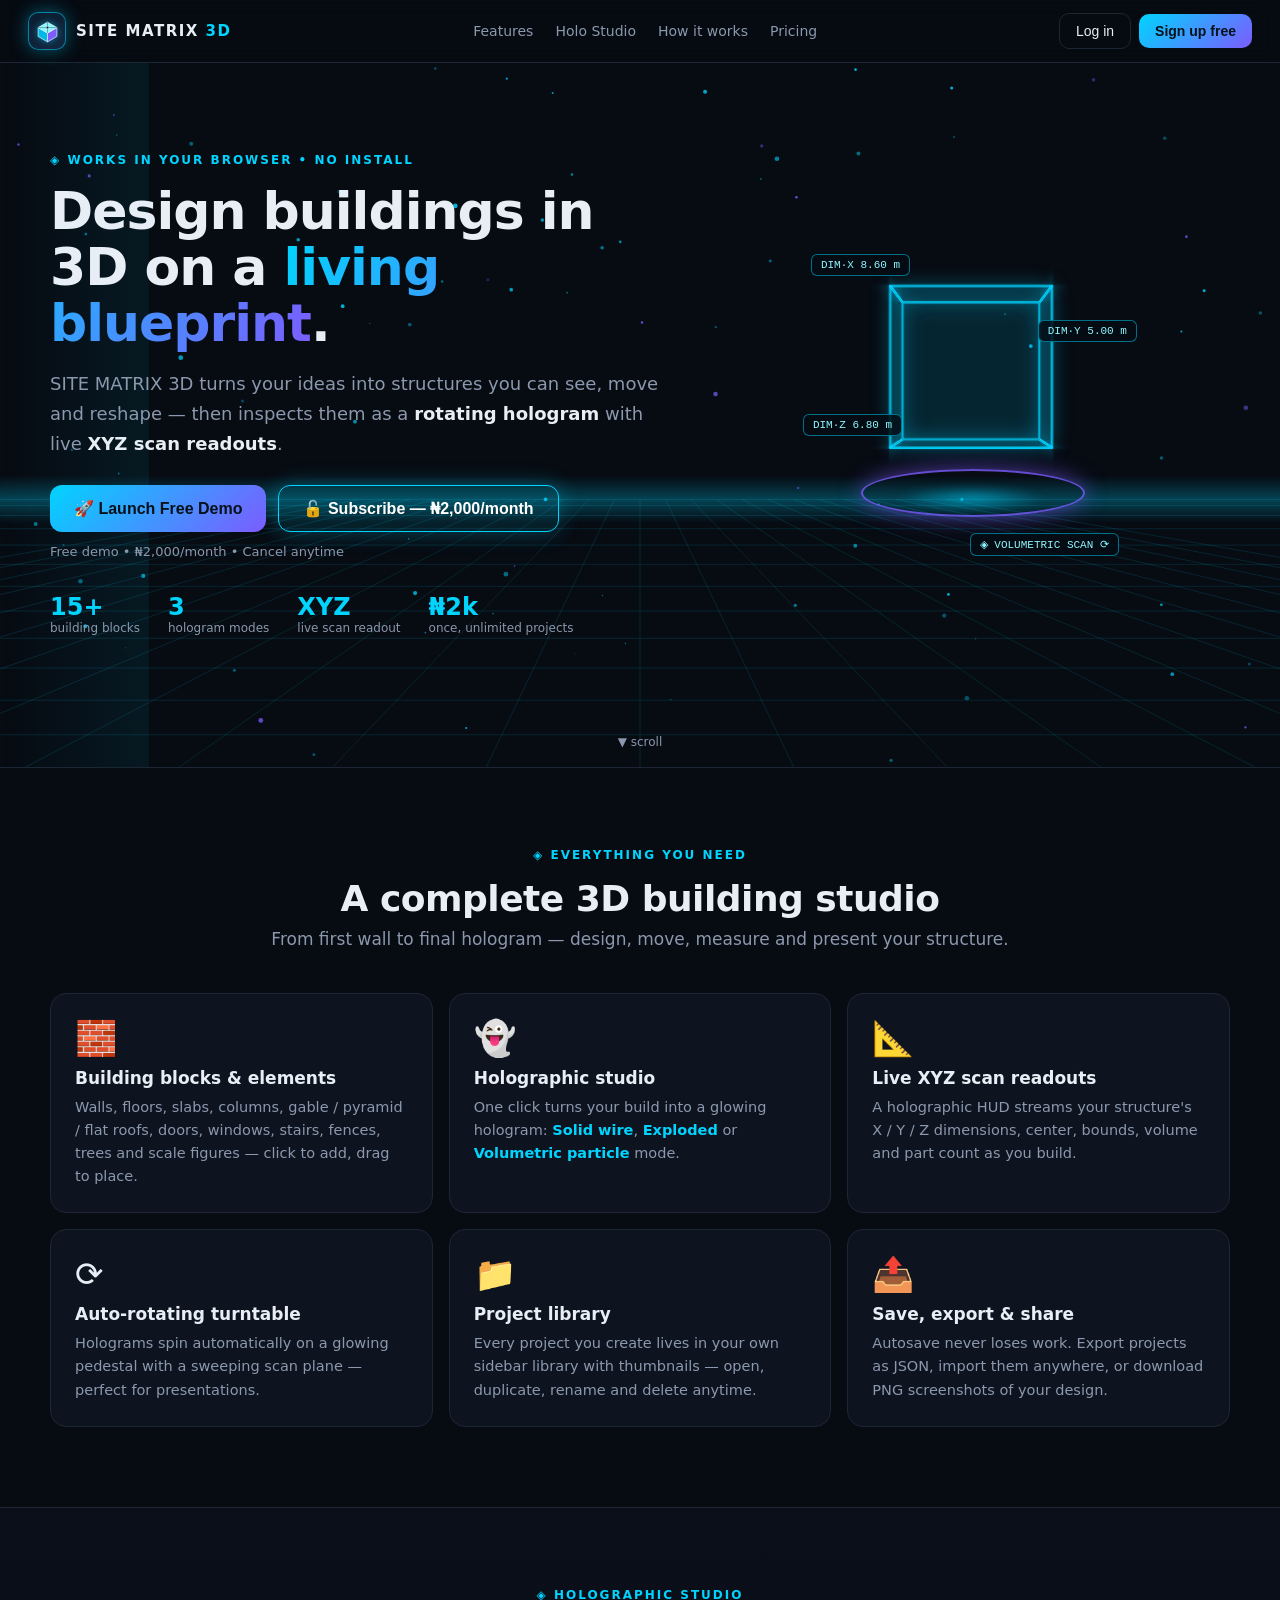
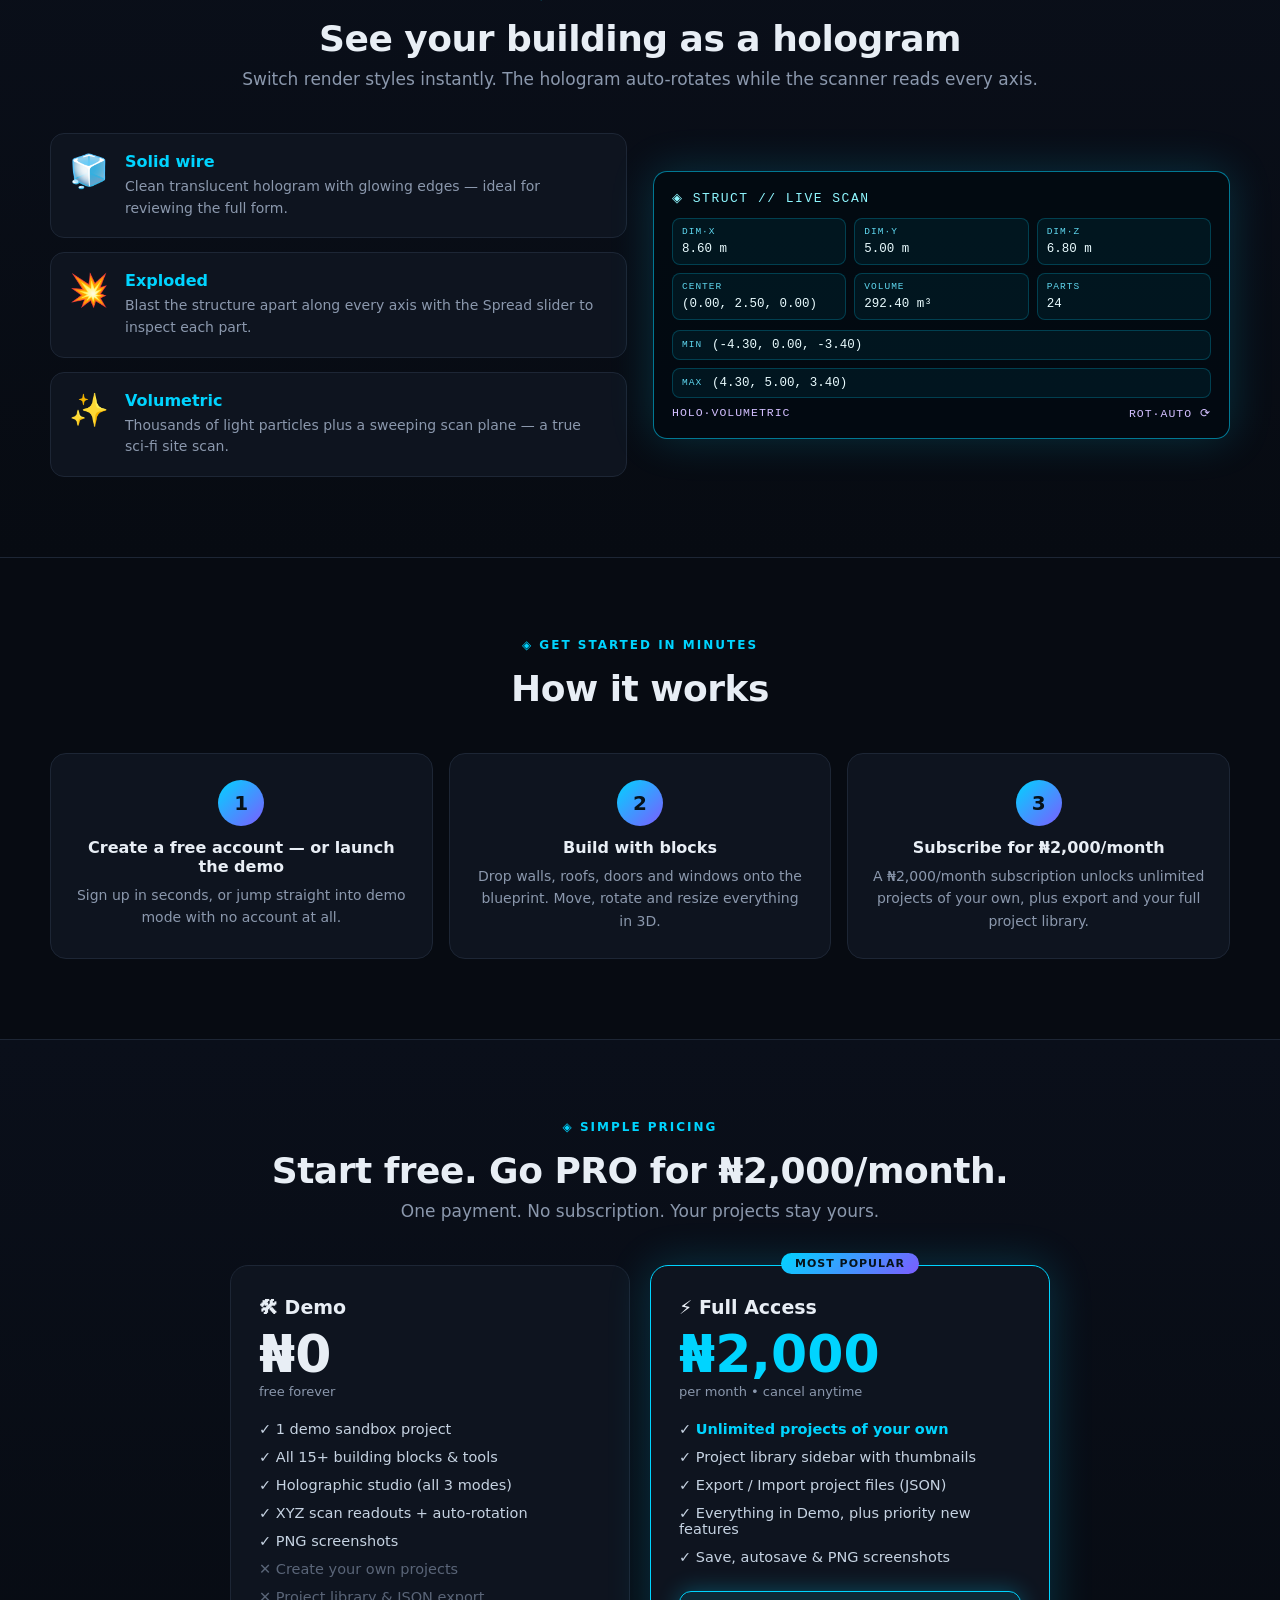
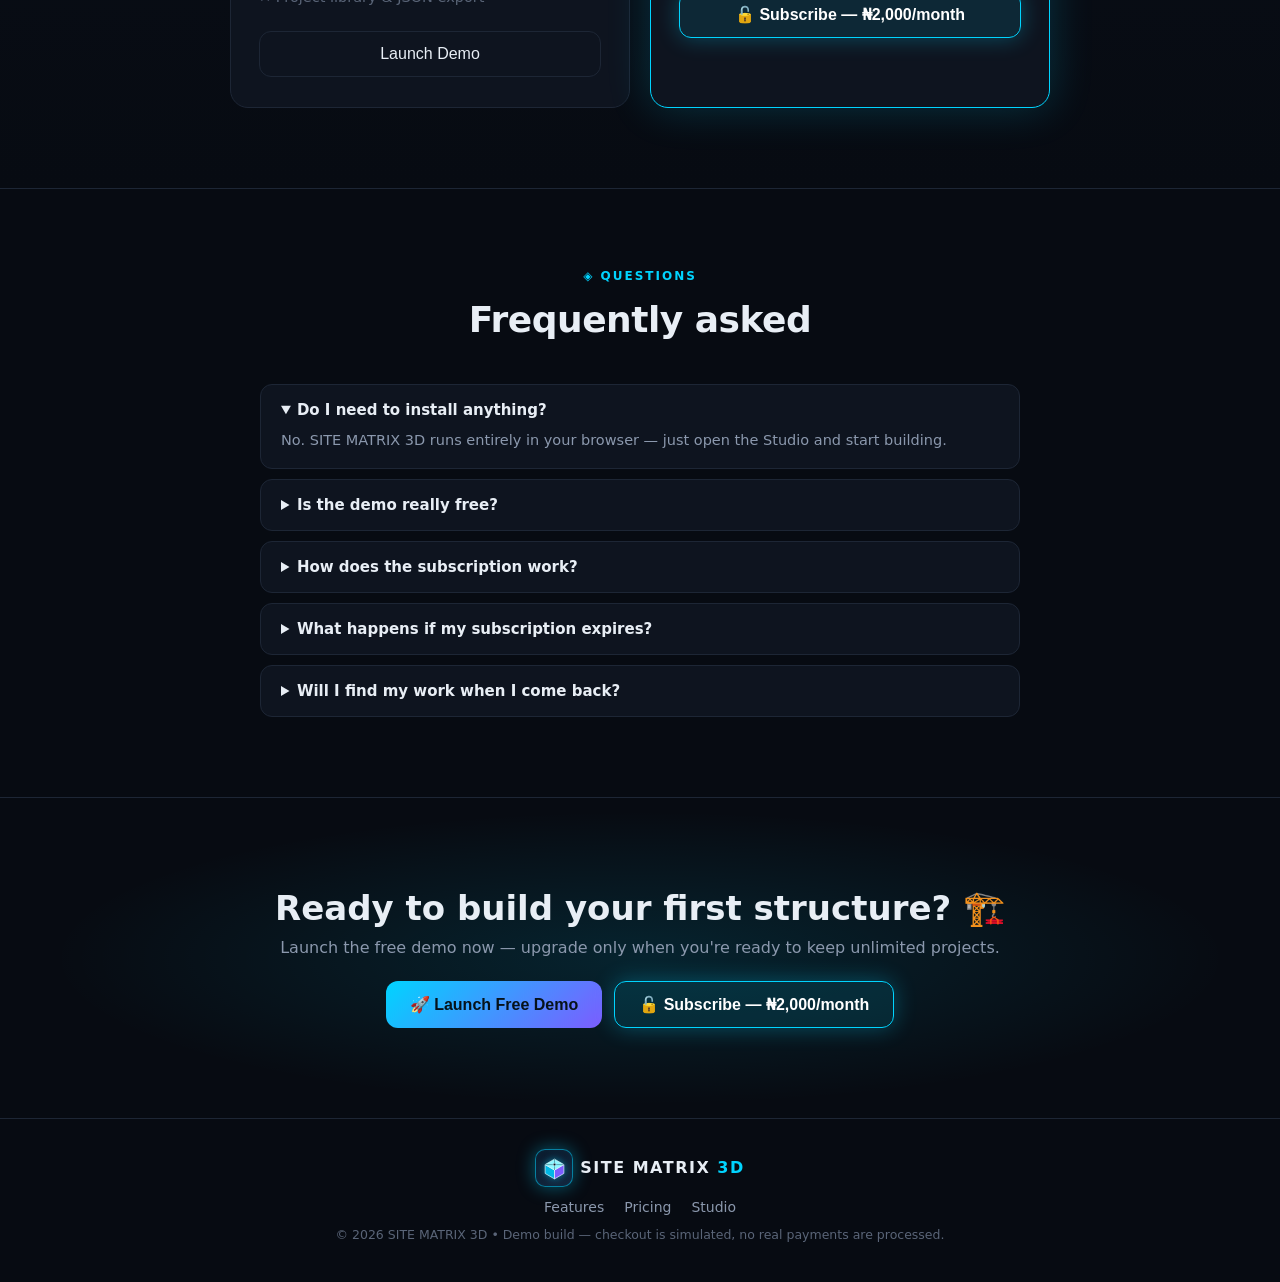
==== index.html @ d555c762 "Add files via upload" ====
<!DOCTYPE html>
<html lang="en">
<head>
  <meta charset="UTF-8" />
  <meta name="viewport" content="width=device-width, initial-scale=1.0" />
  <title>SITE MATRIX 3D — Design Buildings on a Living Blueprint</title>
  <meta name="description" content="SITE MATRIX 3D: build houses and structures in 3D, then inspect them as a rotating hologram with live XYZ scan readouts. Free demo, full access ₦2,000/month." />
  <link rel="icon" href="data:image/svg+xml,%3Csvg xmlns='http://www.w3.org/2000/svg' viewBox='0 0 100 100'%3E%3Ctext y='.9em' font-size='90'%3E%F0%9F%A7%8A%3C/text%3E%3C/svg%3E" />
  <link rel="stylesheet" href="landing.css?v=2" />
  <link rel="stylesheet" href="pay.css?v=2" />
</head>
<body>
  <!-- ================= NAV ================= -->
  <nav id="nav">
    <a class="nav-brand" href="#top">
      <span class="logo"><svg viewBox="0 0 48 48" aria-hidden="true"><polygon points="6,16.5 24,27 24,44 6,33.5" fill="#00b8e6" stroke="rgba(234,252,255,.9)" stroke-width="1.4" stroke-linejoin="round"/><polygon points="42,16.5 24,27 24,44 42,33.5" fill="#7c5cff" stroke="rgba(234,252,255,.9)" stroke-width="1.4" stroke-linejoin="round"/><polygon points="24,6 42,16.5 24,27 6,16.5" fill="#8ff7ff" stroke="rgba(234,252,255,.9)" stroke-width="1.4" stroke-linejoin="round"/><line x1="24" y1="6" x2="24" y2="27" stroke="#0b3a52" stroke-width="1.4" opacity=".55"/><line x1="6" y1="16.5" x2="42" y2="16.5" stroke="#0b3a52" stroke-width="1.4" opacity=".55"/><circle cx="24" cy="16.5" r="2.4" fill="#0b1626" stroke="#eafcff" stroke-width="1"/></svg></span>
      <span class="nav-title">SITE MATRIX <em>3D</em></span>
    </a>
    <div class="nav-links">
      <a href="#features">Features</a>
      <a href="#holo">Holo Studio</a>
      <a href="#how">How it works</a>
      <a href="#pricing">Pricing</a>
    </div>
    <div class="nav-auth" id="nav-auth">
      <button class="btn btn-ghost" id="nav-login">Log in</button>
      <button class="btn btn-primary" id="nav-signup">Sign up free</button>
    </div>
    <div class="nav-auth hidden" id="nav-user">
      <span class="nav-chip" id="nav-chip">👤</span>
      <a class="btn btn-primary" href="app.html">Open Studio →</a>
      <button class="btn btn-ghost" id="nav-logout">Logout</button>
    </div>
  </nav>

  <!-- ================= HERO ================= -->
  <header id="top" class="hero">
    <canvas id="bg-canvas"></canvas>
    <div class="hero-inner">
      <div class="hero-copy">
        <div class="eyebrow">◈ WORKS IN YOUR BROWSER • NO INSTALL</div>
        <h1>Design buildings in 3D on a <span class="grad">living blueprint</span>.</h1>
        <p class="lede">SITE MATRIX 3D turns your ideas into structures you can see, move and reshape — then inspects them as a <b>rotating hologram</b> with live <b>XYZ scan readouts</b>.</p>
        <div class="cta-row">
          <button class="btn btn-big btn-primary" id="hero-demo">🚀 Launch Free Demo</button>
          <button class="btn btn-big btn-glow" id="hero-unlock">🔓 Subscribe — ₦2,000/month</button>
        </div>
        <div class="cta-note">Free demo • ₦2,000/month • Cancel anytime</div>
        <div class="stats">
          <div><b>15+</b><span>building blocks</span></div>
          <div><b>3</b><span>hologram modes</span></div>
          <div><b>XYZ</b><span>live scan readout</span></div>
          <div><b>₦2k</b><span>once, unlimited projects</span></div>
        </div>
      </div>
      <div class="hero-visual">
        <div class="holo-stage">
          <div class="holo-cube">
            <div class="face f1"></div>
            <div class="face f2"></div>
            <div class="face f3"></div>
            <div class="face f4"></div>
            <div class="face f5"></div>
            <div class="face f6"></div>
          </div>
          <div class="holo-ring"></div>
          <div class="holo-base"></div>
          <div class="chip c1">DIM·X 8.60 m</div>
          <div class="chip c2">DIM·Y 5.00 m</div>
          <div class="chip c3">DIM·Z 6.80 m</div>
          <div class="chip c4">◈ VOLUMETRIC SCAN ⟳</div>
        </div>
      </div>
    </div>
    <div class="scroll-hint">▼ scroll</div>
  </header>

  <!-- ================= FEATURES ================= -->
  <section id="features" class="section">
    <div class="section-head">
      <div class="eyebrow">◈ EVERYTHING YOU NEED</div>
      <h2>A complete 3D building studio</h2>
      <p>From first wall to final hologram — design, move, measure and present your structure.</p>
    </div>
    <div class="cards">
      <div class="card"><div class="card-icon">🧱</div><h3>Building blocks &amp; elements</h3><p>Walls, floors, slabs, columns, gable / pyramid / flat roofs, doors, windows, stairs, fences, trees and scale figures — click to add, drag to place.</p></div>
      <div class="card"><div class="card-icon">👻</div><h3>Holographic studio</h3><p>One click turns your build into a glowing hologram: <b>Solid wire</b>, <b>Exploded</b> or <b>Volumetric particle</b> mode.</p></div>
      <div class="card"><div class="card-icon">📐</div><h3>Live XYZ scan readouts</h3><p>A holographic HUD streams your structure's X / Y / Z dimensions, center, bounds, volume and part count as you build.</p></div>
      <div class="card"><div class="card-icon">⟳</div><h3>Auto-rotating turntable</h3><p>Holograms spin automatically on a glowing pedestal with a sweeping scan plane — perfect for presentations.</p></div>
      <div class="card"><div class="card-icon">📁</div><h3>Project library</h3><p>Every project you create lives in your own sidebar library with thumbnails — open, duplicate, rename and delete anytime.</p></div>
      <div class="card"><div class="card-icon">📤</div><h3>Save, export &amp; share</h3><p>Autosave never loses work. Export projects as JSON, import them anywhere, or download PNG screenshots of your design.</p></div>
    </div>
  </section>

  <!-- ================= HOLO ================= -->
  <section id="holo" class="section section-dark">
    <div class="section-head">
      <div class="eyebrow">◈ HOLOGRAPHIC STUDIO</div>
      <h2>See your building as a hologram</h2>
      <p>Switch render styles instantly. The hologram auto-rotates while the scanner reads every axis.</p>
    </div>
    <div class="holo-grid">
      <div class="holo-modes">
        <div class="holo-mode"><div class="hm-icon">🧊</div><div><h3>Solid wire</h3><p>Clean translucent hologram with glowing edges — ideal for reviewing the full form.</p></div></div>
        <div class="holo-mode"><div class="hm-icon">💥</div><div><h3>Exploded</h3><p>Blast the structure apart along every axis with the Spread slider to inspect each part.</p></div></div>
        <div class="holo-mode"><div class="hm-icon">✨</div><div><h3>Volumetric</h3><p>Thousands of light particles plus a sweeping scan plane — a true sci-fi site scan.</p></div></div>
      </div>
      <div class="hud-mock">
        <div class="hud-mock-title">◈ STRUCT // LIVE SCAN</div>
        <div class="hud-mock-grid">
          <div><label>DIM·X</label><span>8.60 m</span></div>
          <div><label>DIM·Y</label><span>5.00 m</span></div>
          <div><label>DIM·Z</label><span>6.80 m</span></div>
          <div><label>CENTER</label><span>(0.00, 2.50, 0.00)</span></div>
          <div><label>VOLUME</label><span>292.40 m³</span></div>
          <div><label>PARTS</label><span>24</span></div>
        </div>
        <div class="hud-mock-row"><label>MIN</label><span>(-4.30, 0.00, -3.40)</span></div>
        <div class="hud-mock-row"><label>MAX</label><span>(4.30, 5.00, 3.40)</span></div>
        <div class="hud-mock-foot"><span>HOLO·VOLUMETRIC</span><span>ROT·AUTO ⟳</span></div>
      </div>
    </div>
  </section>

  <!-- ================= HOW ================= -->
  <section id="how" class="section">
    <div class="section-head">
      <div class="eyebrow">◈ GET STARTED IN MINUTES</div>
      <h2>How it works</h2>
    </div>
    <div class="steps">
      <div class="step"><div class="step-num">1</div><h3>Create a free account — or launch the demo</h3><p>Sign up in seconds, or jump straight into demo mode with no account at all.</p></div>
      <div class="step"><div class="step-num">2</div><h3>Build with blocks</h3><p>Drop walls, roofs, doors and windows onto the blueprint. Move, rotate and resize everything in 3D.</p></div>
      <div class="step"><div class="step-num">3</div><h3>Subscribe for ₦2,000/month</h3><p>A ₦2,000/month subscription unlocks unlimited projects of your own, plus export and your full project library.</p></div>
    </div>
  </section>

  <!-- ================= PRICING ================= -->
  <section id="pricing" class="section section-dark">
    <div class="section-head">
      <div class="eyebrow">◈ SIMPLE PRICING</div>
      <h2>Start free. Go PRO for ₦2,000/month.</h2>
      <p>One payment. No subscription. Your projects stay yours.</p>
    </div>
    <div class="pricing">
      <div class="price-card">
        <h3>🛠 Demo</h3>
        <div class="price">₦0</div>
        <div class="per">free forever</div>
        <ul>
          <li>✓ 1 demo sandbox project</li>
          <li>✓ All 15+ building blocks &amp; tools</li>
          <li>✓ Holographic studio (all 3 modes)</li>
          <li>✓ XYZ scan readouts + auto-rotation</li>
          <li>✓ PNG screenshots</li>
          <li class="no">✕ Create your own projects</li>
          <li class="no">✕ Project library &amp; JSON export</li>
        </ul>
        <button class="btn btn-big btn-ghost btn-wide" id="pricing-demo">Launch Demo</button>
      </div>
      <div class="price-card featured">
        <div class="ribbon">MOST POPULAR</div>
        <h3>⚡ Full Access</h3>
        <div class="price">₦2,000</div>
        <div class="per">per month • cancel anytime</div>
        <ul>
          <li>✓ <b>Unlimited projects of your own</b></li>
          <li>✓ Project library sidebar with thumbnails</li>
          <li>✓ Export / Import project files (JSON)</li>
          <li>✓ Everything in Demo, plus priority new features</li>
          <li>✓ Save, autosave &amp; PNG screenshots</li>
        </ul>
        <button class="btn btn-big btn-glow btn-wide" id="pricing-unlock">🔓 Subscribe — ₦2,000/month</button>
      </div>
    </div>
  </section>

  <!-- ================= FAQ ================= -->
  <section id="faq" class="section">
    <div class="section-head">
      <div class="eyebrow">◈ QUESTIONS</div>
      <h2>Frequently asked</h2>
    </div>
    <div class="faq">
      <details open><summary>Do I need to install anything?</summary><p>No. SITE MATRIX 3D runs entirely in your browser — just open the Studio and start building.</p></details>
      <details><summary>Is the demo really free?</summary><p>Yes. Demo mode gives you a full sandbox with every building tool and all 3 hologram modes. A ₦2,000/month subscription lets you create and keep unlimited projects of your own. Cancel anytime.</p></details>
      <details><summary>How does the subscription work?</summary><p>Subscribe with your card through the secure in-app checkout — ₦2,000/month, cancel anytime. This demo build simulates the payment — no real charge is made — and renewals are manual here; the same flow connects to Paystack or Flutterwave for automatic live billing.</p></details>
      <details><summary>What happens if my subscription expires?</summary><p>Your projects are kept safely, but creating new projects and exporting lock again until you renew. Renewing extends your access for another 30 days from the day you pay.</p></details>
      <details><summary>Will I find my work when I come back?</summary><p>Yes. Your projects are saved in your browser under your account, with autosave while you work. Use Export to keep backup files.</p></details>
    </div>
  </section>

  <!-- ================= FINAL CTA ================= -->
  <section class="final-cta">
    <h2>Ready to build your first structure? 🏗️</h2>
    <p>Launch the free demo now — upgrade only when you're ready to keep unlimited projects.</p>
    <div class="cta-row center">
      <button class="btn btn-big btn-primary" id="final-demo">🚀 Launch Free Demo</button>
      <button class="btn btn-big btn-glow" id="final-unlock">🔓 Subscribe — ₦2,000/month</button>
    </div>
  </section>

  <footer>
    <div class="foot-brand"><span class="logo"><svg viewBox="0 0 48 48" aria-hidden="true"><polygon points="6,16.5 24,27 24,44 6,33.5" fill="#00b8e6" stroke="rgba(234,252,255,.9)" stroke-width="1.4" stroke-linejoin="round"/><polygon points="42,16.5 24,27 24,44 42,33.5" fill="#7c5cff" stroke="rgba(234,252,255,.9)" stroke-width="1.4" stroke-linejoin="round"/><polygon points="24,6 42,16.5 24,27 6,16.5" fill="#8ff7ff" stroke="rgba(234,252,255,.9)" stroke-width="1.4" stroke-linejoin="round"/><line x1="24" y1="6" x2="24" y2="27" stroke="#0b3a52" stroke-width="1.4" opacity=".55"/><line x1="6" y1="16.5" x2="42" y2="16.5" stroke="#0b3a52" stroke-width="1.4" opacity=".55"/><circle cx="24" cy="16.5" r="2.4" fill="#0b1626" stroke="#eafcff" stroke-width="1"/></svg></span> SITE MATRIX <em>3D</em></div>
    <div class="foot-links"><a href="#features">Features</a><a href="#pricing">Pricing</a><a href="app.html">Studio</a></div>
    <div class="foot-note">© 2026 SITE MATRIX 3D • Demo build — checkout is simulated, no real payments are processed.</div>
  </footer>

  <!-- ================= AUTH MODAL ================= -->
  <div id="auth-modal" class="hidden">
    <div class="auth-card">
      <button class="auth-close" id="auth-close">✕</button>
      <div class="auth-tabs">
        <button class="auth-tab" data-authtab="login">Log in</button>
        <button class="auth-tab active" data-authtab="signup">Sign up</button>
      </div>

      <form id="form-login" class="auth-form hidden" novalidate>
        <h3>Welcome back 👋</h3>
        <label>Email<input type="email" id="login-email" placeholder="you@example.com" autocomplete="email" /></label>
        <label>Password<input type="password" id="login-pass" placeholder="••••••••" autocomplete="current-password" /></label>
        <div class="auth-error hidden" id="login-error"></div>
        <button type="submit" class="btn btn-big btn-primary btn-wide" id="login-btn">Log in →</button>
      </form>

      <form id="form-signup" class="auth-form" novalidate>
        <h3>Create your free account 🎉</h3>
        <label>Full name<input type="text" id="signup-name" placeholder="Ada Lovelace" autocomplete="name" /></label>
        <label>Email<input type="email" id="signup-email" placeholder="you@example.com" autocomplete="email" /></label>
        <label>Password (min. 6 characters)<input type="password" id="signup-pass" placeholder="••••••••" autocomplete="new-password" /></label>
        <div class="auth-error hidden" id="signup-error"></div>
        <button type="submit" class="btn btn-big btn-primary btn-wide" id="signup-btn">Create free account →</button>
      </form>

      <div class="auth-foot">
        <span>Just looking around?</span>
        <button class="link-btn" id="auth-guest">Continue as guest (demo) →</button>
      </div>
    </div>
  </div>

  <script type="module" src="landing.js?v=2"></script>
</body>
</html>
---- landing.css ----
/* SITE MATRIX 3D — landing page styles */

:root {
  --bg: #070b12;
  --panel: #0e141f;
  --border: #1d2635;
  --text: #e8eef5;
  --muted: #8b98ad;
  --accent: #00d4ff;
  --accent2: #7c5cff;
}

html { scroll-behavior: smooth; }

body {
  margin: 0;
  font-family: system-ui, -apple-system, "Segoe UI", Roboto, "Helvetica Neue", Arial, sans-serif;
  background: var(--bg);
  color: var(--text);
  overflow-x: hidden;
}

.hidden { display: none !important; }

/* ---------- buttons ---------- */
.btn {
  background: #141b27;
  color: var(--text);
  border: 1px solid var(--border);
  border-radius: 10px;
  padding: 9px 16px;
  font-size: 14px;
  cursor: pointer;
  text-decoration: none;
  display: inline-block;
  transition: transform 0.08s, box-shadow 0.15s, border-color 0.15s, filter 0.15s;
  white-space: nowrap;
}

.btn:hover { border-color: var(--accent); }
.btn:active { transform: scale(0.97); }

.btn-primary {
  background: linear-gradient(135deg, var(--accent), var(--accent2));
  border: none;
  color: #06121a;
  font-weight: 700;
}

.btn-primary:hover { filter: brightness(1.12); border: none; }

.btn-glow {
  background: rgba(0, 212, 255, 0.1);
  border: 1px solid var(--accent);
  color: #fff;
  font-weight: 700;
  box-shadow: 0 0 22px rgba(0, 212, 255, 0.3);
}

.btn-glow:hover { box-shadow: 0 0 32px rgba(0, 212, 255, 0.5); }

.btn-ghost { background: transparent; }
.btn-big { padding: 13px 24px; font-size: 16px; border-radius: 12px; }
.btn-wide { width: 100%; box-sizing: border-box; text-align: center; }

/* ---------- nav ---------- */
#nav {
  position: sticky;
  top: 0;
  z-index: 50;
  display: flex;
  align-items: center;
  justify-content: space-between;
  gap: 14px;
  padding: 12px 28px;
  background: rgba(7, 11, 18, 0.85);
  backdrop-filter: blur(10px);
  border-bottom: 1px solid var(--border);
}

.nav-brand { display: flex; align-items: center; gap: 10px; text-decoration: none; color: var(--text); }

.logo {
  width: 36px;
  height: 36px;
  border-radius: 10px;
  background: linear-gradient(160deg, #0c1526, #141c33);
  border: 1px solid rgba(0, 212, 255, 0.55);
  display: inline-flex;
  align-items: center;
  justify-content: center;
  box-shadow: 0 0 18px rgba(0, 212, 255, 0.4), inset 0 0 10px rgba(0, 212, 255, 0.12);
  vertical-align: middle;
}

.logo svg {
  width: 25px;
  height: 25px;
  filter: drop-shadow(0 0 5px rgba(0, 212, 255, 0.65));
}

.nav-title { font-weight: 800; letter-spacing: 1.5px; font-size: 15px; }
.nav-title em { font-style: normal; color: var(--accent); }

.nav-links { display: flex; gap: 22px; }
.nav-links a { color: var(--muted); text-decoration: none; font-size: 14px; }
.nav-links a:hover { color: #fff; }

.nav-auth { display: flex; gap: 8px; align-items: center; }
.nav-chip {
  font-size: 13px;
  color: var(--muted);
  background: var(--panel);
  border: 1px solid var(--border);
  border-radius: 20px;
  padding: 6px 12px;
  max-width: 220px;
  overflow: hidden;
  text-overflow: ellipsis;
  white-space: nowrap;
}

/* ---------- hero ---------- */
.hero {
  position: relative;
  overflow: hidden;
  border-bottom: 1px solid var(--border);
}

#bg-canvas {
  position: absolute;
  inset: 0;
  width: 100%;
  height: 100%;
}

.hero-inner {
  position: relative;
  display: flex;
  align-items: center;
  gap: 40px;
  max-width: 1180px;
  margin: 0 auto;
  padding: 90px 28px 100px 28px;
}

.hero-copy { flex: 1.2; min-width: 0; }

.eyebrow {
  font-size: 12px;
  letter-spacing: 2px;
  color: var(--accent);
  font-weight: 700;
  margin-bottom: 16px;
}

.hero h1 {
  font-size: 52px;
  line-height: 1.08;
  margin: 0 0 18px 0;
  letter-spacing: -1px;
}

.grad {
  background: linear-gradient(120deg, var(--accent), var(--accent2));
  -webkit-background-clip: text;
  background-clip: text;
  color: transparent;
}

.lede { font-size: 18px; color: var(--muted); line-height: 1.65; margin: 0 0 26px 0; }
.lede b { color: var(--text); }

.cta-row { display: flex; gap: 12px; flex-wrap: wrap; }
.cta-row.center { justify-content: center; }
.cta-note { margin-top: 12px; font-size: 13px; color: var(--muted); }

.stats {
  display: flex;
  gap: 28px;
  margin-top: 34px;
  flex-wrap: wrap;
}

.stats div { display: flex; flex-direction: column; }
.stats b { font-size: 24px; color: var(--accent); }
.stats span { font-size: 12px; color: var(--muted); }

/* hero hologram visual */
.hero-visual { flex: 1; display: flex; justify-content: center; min-width: 0; }

.holo-stage {
  position: relative;
  width: 320px;
  height: 340px;
  perspective: 900px;
}

.holo-cube {
  position: absolute;
  left: 50%;
  top: 70px;
  width: 150px;
  height: 150px;
  margin-left: -75px;
  transform-style: preserve-3d;
  animation: cube-spin 9s linear infinite;
}

@keyframes cube-spin {
  from { transform: rotateX(-18deg) rotateY(0deg); }
  to { transform: rotateX(-18deg) rotateY(360deg); }
}

.holo-cube .face {
  position: absolute;
  inset: 0;
  border: 2px solid rgba(0, 212, 255, 0.9);
  background: rgba(0, 212, 255, 0.07);
  box-shadow: inset 0 0 24px rgba(0, 212, 255, 0.25), 0 0 18px rgba(0, 212, 255, 0.35);
}

.f1 { transform: translateZ(75px); }
.f2 { transform: rotateY(180deg) translateZ(75px); }
.f3 { transform: rotateY(90deg) translateZ(75px); }
.f4 { transform: rotateY(-90deg) translateZ(75px); }
.f5 { transform: rotateX(90deg) translateZ(75px); }
.f6 { transform: rotateX(-90deg) translateZ(75px); }

.holo-ring {
  position: absolute;
  left: 50%;
  top: 245px;
  width: 220px;
  height: 44px;
  margin-left: -110px;
  border: 2px solid rgba(124, 92, 255, 0.8);
  border-radius: 50%;
  box-shadow: 0 0 22px rgba(124, 92, 255, 0.6);
  animation: ring-pulse 2.6s ease-in-out infinite;
}

@keyframes ring-pulse {
  0%, 100% { transform: scaleX(1); opacity: 0.8; }
  50% { transform: scaleX(1.06); opacity: 1; }
}

.holo-base {
  position: absolute;
  left: 50%;
  top: 262px;
  width: 150px;
  height: 26px;
  margin-left: -75px;
  background: radial-gradient(ellipse at center, rgba(0, 212, 255, 0.55), transparent 70%);
  filter: blur(4px);
}

.holo-stage .chip {
  position: absolute;
  font-family: ui-monospace, "SF Mono", Consolas, monospace;
  font-size: 11px;
  color: #8ff7ff;
  background: rgba(4, 12, 20, 0.85);
  border: 1px solid rgba(0, 212, 255, 0.5);
  border-radius: 6px;
  padding: 4px 9px;
  white-space: nowrap;
  animation: chip-float 4s ease-in-out infinite;
}

.c1 { top: 30px; left: 0; }
.c2 { top: 96px; right: -6px; animation-delay: 0.7s; }
.c3 { top: 190px; left: -8px; animation-delay: 1.3s; }
.c4 { bottom: 8px; right: 12px; animation-delay: 1.9s; color: #d3bfff; border-color: rgba(124, 92, 255, 0.6); }

@keyframes chip-float {
  0%, 100% { transform: translateY(0); }
  50% { transform: translateY(-8px); }
}

.scroll-hint {
  position: relative;
  text-align: center;
  color: var(--muted);
  font-size: 12px;
  padding-bottom: 18px;
  animation: chip-float 2.4s ease-in-out infinite;
}

/* ---------- sections ---------- */
.section { max-width: 1180px; margin: 0 auto; padding: 80px 28px; }
.section-dark {
  max-width: none;
  background: linear-gradient(180deg, #0a0f1a, #070b12);
  border-top: 1px solid var(--border);
  border-bottom: 1px solid var(--border);
}
.section-dark > * { max-width: 1180px; margin-left: auto; margin-right: auto; }

.section-head { text-align: center; margin-bottom: 44px; }
.section-head h2 { font-size: 36px; margin: 0 0 10px 0; letter-spacing: -0.5px; }
.section-head p { color: var(--muted); font-size: 17px; margin: 0; }

.cards {
  display: grid;
  grid-template-columns: repeat(3, 1fr);
  gap: 16px;
}

.card {
  background: var(--panel);
  border: 1px solid var(--border);
  border-radius: 16px;
  padding: 24px;
  transition: border-color 0.15s, transform 0.15s;
}

.card:hover { border-color: rgba(0, 212, 255, 0.5); transform: translateY(-3px); }
.card-icon { font-size: 34px; margin-bottom: 10px; }
.card h3 { margin: 0 0 8px 0; font-size: 17px; }
.card p { margin: 0; color: var(--muted); font-size: 14.5px; line-height: 1.6; }
.card b { color: var(--accent); }

/* holo showcase */
.holo-grid {
  display: grid;
  grid-template-columns: 1fr 1fr;
  gap: 26px;
  align-items: center;
}

.holo-modes { display: flex; flex-direction: column; gap: 14px; }

.holo-mode {
  display: flex;
  gap: 16px;
  background: var(--panel);
  border: 1px solid var(--border);
  border-radius: 14px;
  padding: 18px;
  align-items: flex-start;
}

.holo-mode:hover { border-color: rgba(124, 92, 255, 0.55); }
.hm-icon { font-size: 32px; }
.holo-mode h3 { margin: 0 0 5px 0; font-size: 16px; color: var(--accent); }
.holo-mode p { margin: 0; color: var(--muted); font-size: 14px; line-height: 1.55; }

.hud-mock {
  font-family: ui-monospace, "SF Mono", Consolas, monospace;
  background: rgba(3, 10, 18, 0.92);
  border: 1px solid rgba(0, 212, 255, 0.55);
  border-radius: 14px;
  padding: 18px;
  box-shadow: 0 0 44px rgba(0, 212, 255, 0.18);
  position: relative;
  overflow: hidden;
}

.hud-mock::after {
  content: "";
  position: absolute;
  left: 0;
  right: 0;
  height: 52px;
  top: -60px;
  background: linear-gradient(180deg, transparent, rgba(0, 212, 255, 0.14), transparent);
  animation: hud-scan 3.4s linear infinite;
}

@keyframes hud-scan { to { top: 110%; } }

.hud-mock-title { color: #8ff7ff; font-size: 13px; letter-spacing: 1.5px; margin-bottom: 12px; }
.hud-mock-grid { display: grid; grid-template-columns: 1fr 1fr 1fr; gap: 8px; margin-bottom: 10px; }
.hud-mock-grid div, .hud-mock-row {
  background: rgba(0, 212, 255, 0.06);
  border: 1px solid rgba(0, 212, 255, 0.22);
  border-radius: 8px;
  padding: 7px 9px;
}
.hud-mock-grid label, .hud-mock-row label {
  display: block;
  font-size: 9.5px;
  letter-spacing: 1px;
  color: #5fd7ef;
  margin-bottom: 2px;
}
.hud-mock-grid span, .hud-mock-row span { font-size: 12.5px; color: #eafcff; }
.hud-mock-row { display: flex; gap: 10px; align-items: center; margin-bottom: 8px; }
.hud-mock-row label { margin: 0; }
.hud-mock-foot {
  display: flex;
  justify-content: space-between;
  color: #d3bfff;
  font-size: 11.5px;
  letter-spacing: 1px;
  margin-top: 6px;
}

/* steps */
.steps { display: grid; grid-template-columns: repeat(3, 1fr); gap: 16px; }

.step {
  background: var(--panel);
  border: 1px solid var(--border);
  border-radius: 16px;
  padding: 26px 24px;
  text-align: center;
}

.step-num {
  width: 46px;
  height: 46px;
  margin: 0 auto 12px auto;
  border-radius: 50%;
  background: linear-gradient(135deg, var(--accent), var(--accent2));
  color: #06121a;
  font-weight: 800;
  font-size: 20px;
  display: flex;
  align-items: center;
  justify-content: center;
}

.step h3 { margin: 0 0 8px 0; font-size: 16px; }
.step p { margin: 0; color: var(--muted); font-size: 14px; line-height: 1.6; }

/* pricing */
.pricing {
  display: grid;
  grid-template-columns: 1fr 1fr;
  gap: 20px;
  max-width: 820px;
}

.price-card {
  background: var(--panel);
  border: 1px solid var(--border);
  border-radius: 18px;
  padding: 30px 28px;
  position: relative;
}

.price-card.featured {
  border-color: var(--accent);
  box-shadow: 0 0 44px rgba(0, 212, 255, 0.2);
}

.ribbon {
  position: absolute;
  top: -13px;
  left: 50%;
  transform: translateX(-50%);
  background: linear-gradient(135deg, var(--accent), var(--accent2));
  color: #06121a;
  font-size: 11px;
  font-weight: 800;
  letter-spacing: 1px;
  padding: 4px 14px;
  border-radius: 20px;
  white-space: nowrap;
}

.price-card h3 { margin: 0; font-size: 19px; }
.price { font-size: 52px; font-weight: 800; margin-top: 6px; }
.featured .price { color: var(--accent); }
.per { color: var(--muted); font-size: 13px; margin-bottom: 16px; }
.price-card ul { list-style: none; margin: 0 0 20px 0; padding: 0; font-size: 14.5px; }
.price-card li { padding: 6px 0; color: #c6d3e2; }
.price-card li.no { color: #5a6578; }
.price-card li b { color: var(--accent); }

/* faq */
.faq { max-width: 760px; margin: 0 auto; display: flex; flex-direction: column; gap: 10px; }

.faq details {
  background: var(--panel);
  border: 1px solid var(--border);
  border-radius: 12px;
  padding: 16px 20px;
}

.faq summary { cursor: pointer; font-weight: 600; font-size: 15px; }
.faq p { color: var(--muted); font-size: 14.5px; line-height: 1.6; margin: 10px 0 0 0; }

/* final cta */
.final-cta {
  text-align: center;
  padding: 90px 28px;
  background: radial-gradient(ellipse at center, rgba(0, 212, 255, 0.12), transparent 65%);
  border-top: 1px solid var(--border);
}

.final-cta h2 { font-size: 34px; margin: 0 0 10px 0; }
.final-cta p { color: var(--muted); font-size: 16px; margin: 0 0 24px 0; }

footer {
  border-top: 1px solid var(--border);
  padding: 30px 28px 40px 28px;
  text-align: center;
}

.foot-brand { font-weight: 800; letter-spacing: 1.5px; margin-bottom: 12px; }
.foot-brand em { font-style: normal; color: var(--accent); }
.foot-links { display: flex; gap: 20px; justify-content: center; margin-bottom: 12px; }
.foot-links a { color: var(--muted); text-decoration: none; font-size: 14px; }
.foot-links a:hover { color: #fff; }
.foot-note { color: #5a6578; font-size: 12.5px; }

/* ---------- auth modal ---------- */
#auth-modal {
  position: fixed;
  inset: 0;
  background: rgba(2, 6, 12, 0.72);
  backdrop-filter: blur(3px);
  display: flex;
  align-items: center;
  justify-content: center;
  z-index: 900;
  padding: 16px;
}

.auth-card {
  background: #12161d;
  border: 1px solid rgba(0, 212, 255, 0.4);
  border-radius: 18px;
  width: 100%;
  max-width: 400px;
  padding: 26px 26px 20px 26px;
  position: relative;
  box-shadow: 0 24px 70px rgba(0, 0, 0, 0.65);
}

.auth-close {
  position: absolute;
  top: 12px;
  right: 12px;
  background: #171d26;
  border: 1px solid #232b38;
  color: #e8eef5;
  border-radius: 8px;
  width: 30px;
  height: 30px;
  cursor: pointer;
}

.auth-close:hover { border-color: #00d4ff; }

.auth-tabs { display: flex; gap: 8px; margin-bottom: 18px; }

.auth-tab {
  flex: 1;
  background: transparent;
  border: 1px solid #232b38;
  color: #8b98ad;
  border-radius: 10px;
  padding: 10px;
  font-size: 15px;
  font-weight: 700;
  cursor: pointer;
}

.auth-tab.active {
  background: rgba(0, 212, 255, 0.14);
  border-color: #00d4ff;
  color: #fff;
}

.auth-form h3 { margin: 0 0 14px 0; font-size: 18px; }

.auth-form label {
  display: flex;
  flex-direction: column;
  gap: 5px;
  font-size: 12.5px;
  color: #8b98ad;
  margin-bottom: 11px;
}

.auth-form input {
  background: #0b0e13;
  border: 1px solid #232b38;
  border-radius: 9px;
  color: #e8eef5;
  padding: 11px 12px;
  font-size: 15px;
  outline: none;
  width: 100%;
  box-sizing: border-box;
}

.auth-form input:focus { border-color: #00d4ff; }

.auth-error {
  background: rgba(255, 93, 93, 0.12);
  border: 1px solid rgba(255, 93, 93, 0.55);
  color: #ff9d9d;
  border-radius: 9px;
  padding: 8px 12px;
  font-size: 13px;
  margin-bottom: 11px;
}

.auth-foot {
  margin-top: 14px;
  text-align: center;
  font-size: 13px;
  color: #8b98ad;
}

.link-btn {
  background: none;
  border: none;
  color: #00d4ff;
  cursor: pointer;
  font-size: 13px;
  padding: 0;
}

.link-btn:hover { text-decoration: underline; }

/* ---------- responsive ---------- */
@media (max-width: 960px) {
  .hero-inner { flex-direction: column; padding: 60px 20px 70px 20px; }
  .hero h1 { font-size: 38px; }
  .cards { grid-template-columns: 1fr 1fr; }
  .holo-grid { grid-template-columns: 1fr; }
  .steps { grid-template-columns: 1fr; }
  .pricing { grid-template-columns: 1fr; }
  .nav-links { display: none; }
}

@media (max-width: 600px) {
  .cards { grid-template-columns: 1fr; }
  #nav { padding: 10px 14px; }
  .nav-title { font-size: 12px; }
  .hero h1 { font-size: 32px; }
  .holo-stage { transform: scale(0.85); }
}
---- pay.css ----
/* SITE MATRIX 3D — shared demo-checkout (payment modal) styles */

#pay-overlay {
  position: fixed;
  inset: 0;
  background: rgba(2, 6, 12, 0.72);
  backdrop-filter: blur(3px);
  display: flex;
  align-items: center;
  justify-content: center;
  z-index: 1000;
  padding: 16px;
}

.pay-card {
  background: #12161d;
  border: 1px solid rgba(0, 212, 255, 0.4);
  border-radius: 18px;
  width: 100%;
  max-width: 430px;
  max-height: 92vh;
  overflow-y: auto;
  padding: 22px 22px 20px 22px;
  position: relative;
  color: #e8eef5;
  box-shadow: 0 24px 70px rgba(0, 0, 0, 0.65), 0 0 40px rgba(0, 212, 255, 0.12);
  animation: pay-in 0.25s ease-out;
  font-family: system-ui, -apple-system, "Segoe UI", Roboto, sans-serif;
}

@keyframes pay-in {
  from { transform: translateY(14px) scale(0.98); opacity: 0; }
  to { transform: translateY(0) scale(1); opacity: 1; }
}

.pay-close {
  position: absolute;
  top: 12px;
  right: 12px;
  background: #171d26;
  border: 1px solid #232b38;
  color: #e8eef5;
  border-radius: 8px;
  width: 30px;
  height: 30px;
  cursor: pointer;
  font-size: 13px;
}

.pay-close:hover { border-color: #00d4ff; }

.pay-head { display: flex; gap: 12px; align-items: center; margin-bottom: 12px; }

.pay-logo {
  width: 44px;
  height: 44px;
  border-radius: 12px;
  background: linear-gradient(160deg, #0c1526, #141c33);
  border: 1px solid rgba(0, 212, 255, 0.55);
  display: flex;
  align-items: center;
  justify-content: center;
  flex-shrink: 0;
  box-shadow: 0 0 16px rgba(0, 212, 255, 0.35);
}

.pay-logo svg {
  width: 30px;
  height: 30px;
  filter: drop-shadow(0 0 5px rgba(0, 212, 255, 0.65));
}

.pay-head h3 { margin: 0 0 3px 0; font-size: 17px; }
.pay-sub { margin: 0; font-size: 12.5px; color: #8b98ad; }

.pay-price {
  display: flex;
  align-items: baseline;
  gap: 10px;
  background: rgba(0, 212, 255, 0.08);
  border: 1px solid rgba(0, 212, 255, 0.35);
  border-radius: 12px;
  padding: 10px 14px;
  margin-bottom: 12px;
}

.pay-amount { font-size: 30px; font-weight: 800; color: #00d4ff; }
.pay-once { font-size: 12px; color: #8b98ad; }

.pay-feats {
  list-style: none;
  margin: 0 0 12px 0;
  padding: 0;
  font-size: 13px;
  display: flex;
  flex-direction: column;
  gap: 5px;
  color: #c6d3e2;
}

.pay-email-row {
  display: flex;
  justify-content: space-between;
  font-size: 12.5px;
  color: #8b98ad;
  background: #0b0e13;
  border: 1px solid #232b38;
  border-radius: 9px;
  padding: 7px 11px;
  margin-bottom: 12px;
}

.pay-email-row strong { color: #e8eef5; font-weight: 600; }
.pay-email-row.hidden { display: none; }

.pay-form label {
  display: flex;
  flex-direction: column;
  gap: 5px;
  font-size: 12px;
  color: #8b98ad;
  margin-bottom: 10px;
}

.pay-form input {
  background: #0b0e13;
  border: 1px solid #232b38;
  border-radius: 9px;
  color: #e8eef5;
  padding: 10px 12px;
  font-size: 15px;
  letter-spacing: 0.5px;
  outline: none;
  width: 100%;
  box-sizing: border-box;
}

.pay-form input:focus { border-color: #00d4ff; }

.pay-grid2 { display: grid; grid-template-columns: 1fr 1fr; gap: 10px; }

.pay-error {
  background: rgba(255, 93, 93, 0.12);
  border: 1px solid rgba(255, 93, 93, 0.55);
  color: #ff9d9d;
  border-radius: 9px;
  padding: 8px 12px;
  font-size: 13px;
  margin-bottom: 10px;
}

.pay-error.hidden { display: none; }

.pay-btn {
  width: 100%;
  background: linear-gradient(135deg, #00d4ff, #7c5cff);
  border: none;
  border-radius: 11px;
  color: #06121a;
  font-weight: 800;
  font-size: 16px;
  padding: 12px;
  cursor: pointer;
  margin-top: 2px;
}

.pay-btn:hover:not(:disabled) { filter: brightness(1.1); }
.pay-btn:disabled { opacity: 0.75; cursor: wait; }
.pay-btn.processing::after {
  content: "";
  display: inline-block;
  width: 14px;
  height: 14px;
  margin-left: 10px;
  vertical-align: -2px;
  border: 2px solid rgba(6, 18, 26, 0.35);
  border-top-color: #06121a;
  border-radius: 50%;
  animation: pay-spin 0.7s linear infinite;
}

@keyframes pay-spin { to { transform: rotate(360deg); } }

.pay-secure {
  font-size: 11.5px;
  color: #8b98ad;
  text-align: center;
  line-height: 1.6;
  margin: 10px 0 0 0;
}

.pay-success { text-align: center; padding: 10px 0 4px 0; }
.pay-success.hidden { display: none; }
.pay-success h3 { margin: 10px 0 4px 0; }

.pay-check {
  width: 74px;
  height: 74px;
  margin: 0 auto;
  border-radius: 50%;
  background: linear-gradient(135deg, #3ddc84, #00d4ff);
  color: #06121a;
  font-size: 38px;
  font-weight: 800;
  display: flex;
  align-items: center;
  justify-content: center;
  animation: pay-pop 0.45s cubic-bezier(0.2, 1.6, 0.4, 1);
  box-shadow: 0 0 34px rgba(61, 220, 132, 0.5);
}

@keyframes pay-pop {
  from { transform: scale(0.3); opacity: 0; }
  to { transform: scale(1); opacity: 1; }
}

.pay-receipt {
  font-size: 12px;
  color: #8b98ad;
  background: #0b0e13;
  border: 1px dashed #232b38;
  border-radius: 9px;
  padding: 8px;
  margin: 12px 0;
}

/* owner master-code unlock */
.pay-owner-toggle { text-align: center; margin: 2px 0 10px 0; }

.pay-owner-toggle.hidden { display: none; }

.pay-owner-link {
  background: none;
  border: none;
  color: #8b98ad;
  font-size: 12.5px;
  cursor: pointer;
  padding: 2px 6px;
}

.pay-owner-link:hover { color: #00d4ff; text-decoration: underline; }

.pay-owner-row { display: flex; gap: 8px; margin-bottom: 10px; }

.pay-owner-row.hidden { display: none; }

.pay-owner-code {
  flex: 1;
  background: #0b0e13;
  border: 1px solid #232b38;
  border-radius: 9px;
  color: #e8eef5;
  padding: 10px 12px;
  font-size: 14px;
  letter-spacing: 0.5px;
  outline: none;
  min-width: 0;
}

.pay-owner-code:focus { border-color: #00d4ff; }

.pay-owner-btn {
  background: rgba(0, 212, 255, 0.14);
  border: 1px solid #00d4ff;
  color: #fff;
  border-radius: 9px;
  padding: 0 16px;
  font-size: 13.5px;
  font-weight: 700;
  cursor: pointer;
  white-space: nowrap;
}

.pay-owner-btn:hover { background: rgba(0, 212, 255, 0.25); }

.pay-owner-error { margin-bottom: 10px; }

.pay-until {
  color: #7dffb2;
  font-size: 13px;
  margin: 6px 0 10px 0;
  font-weight: 600;
}
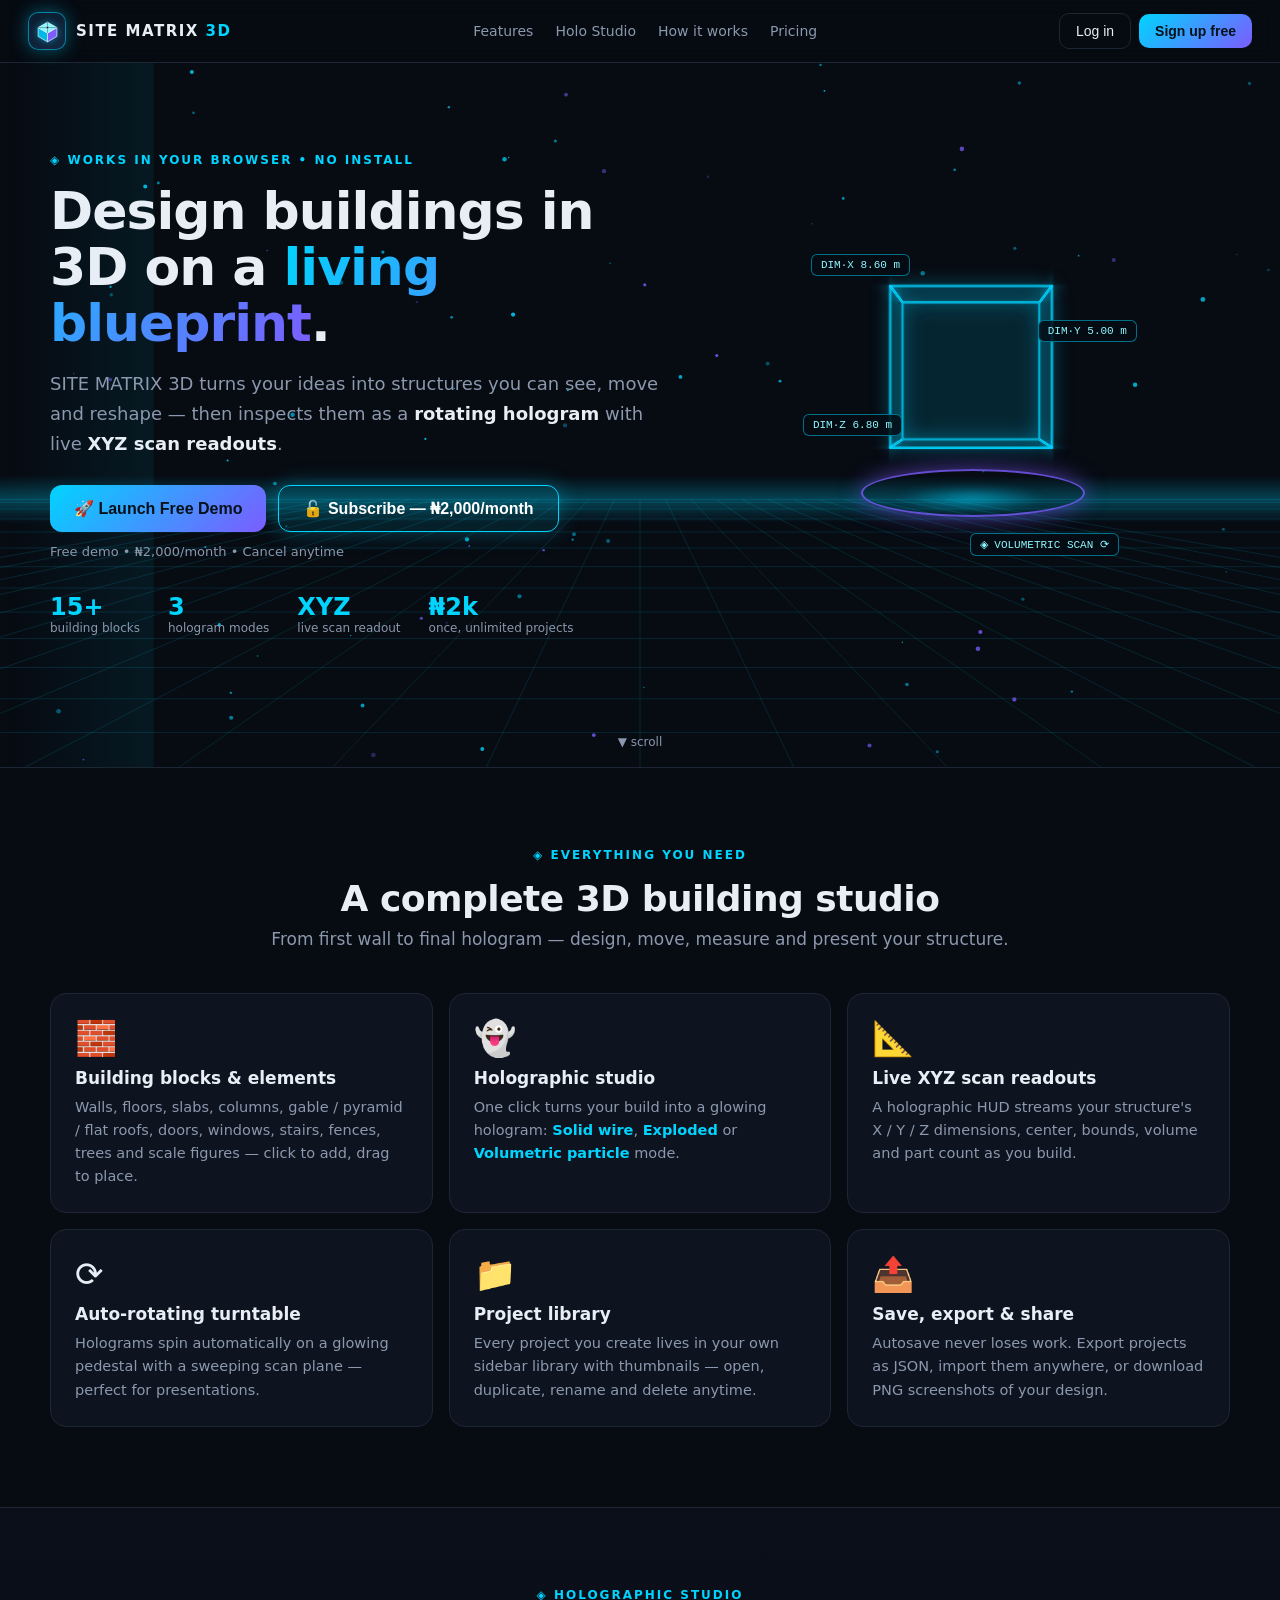
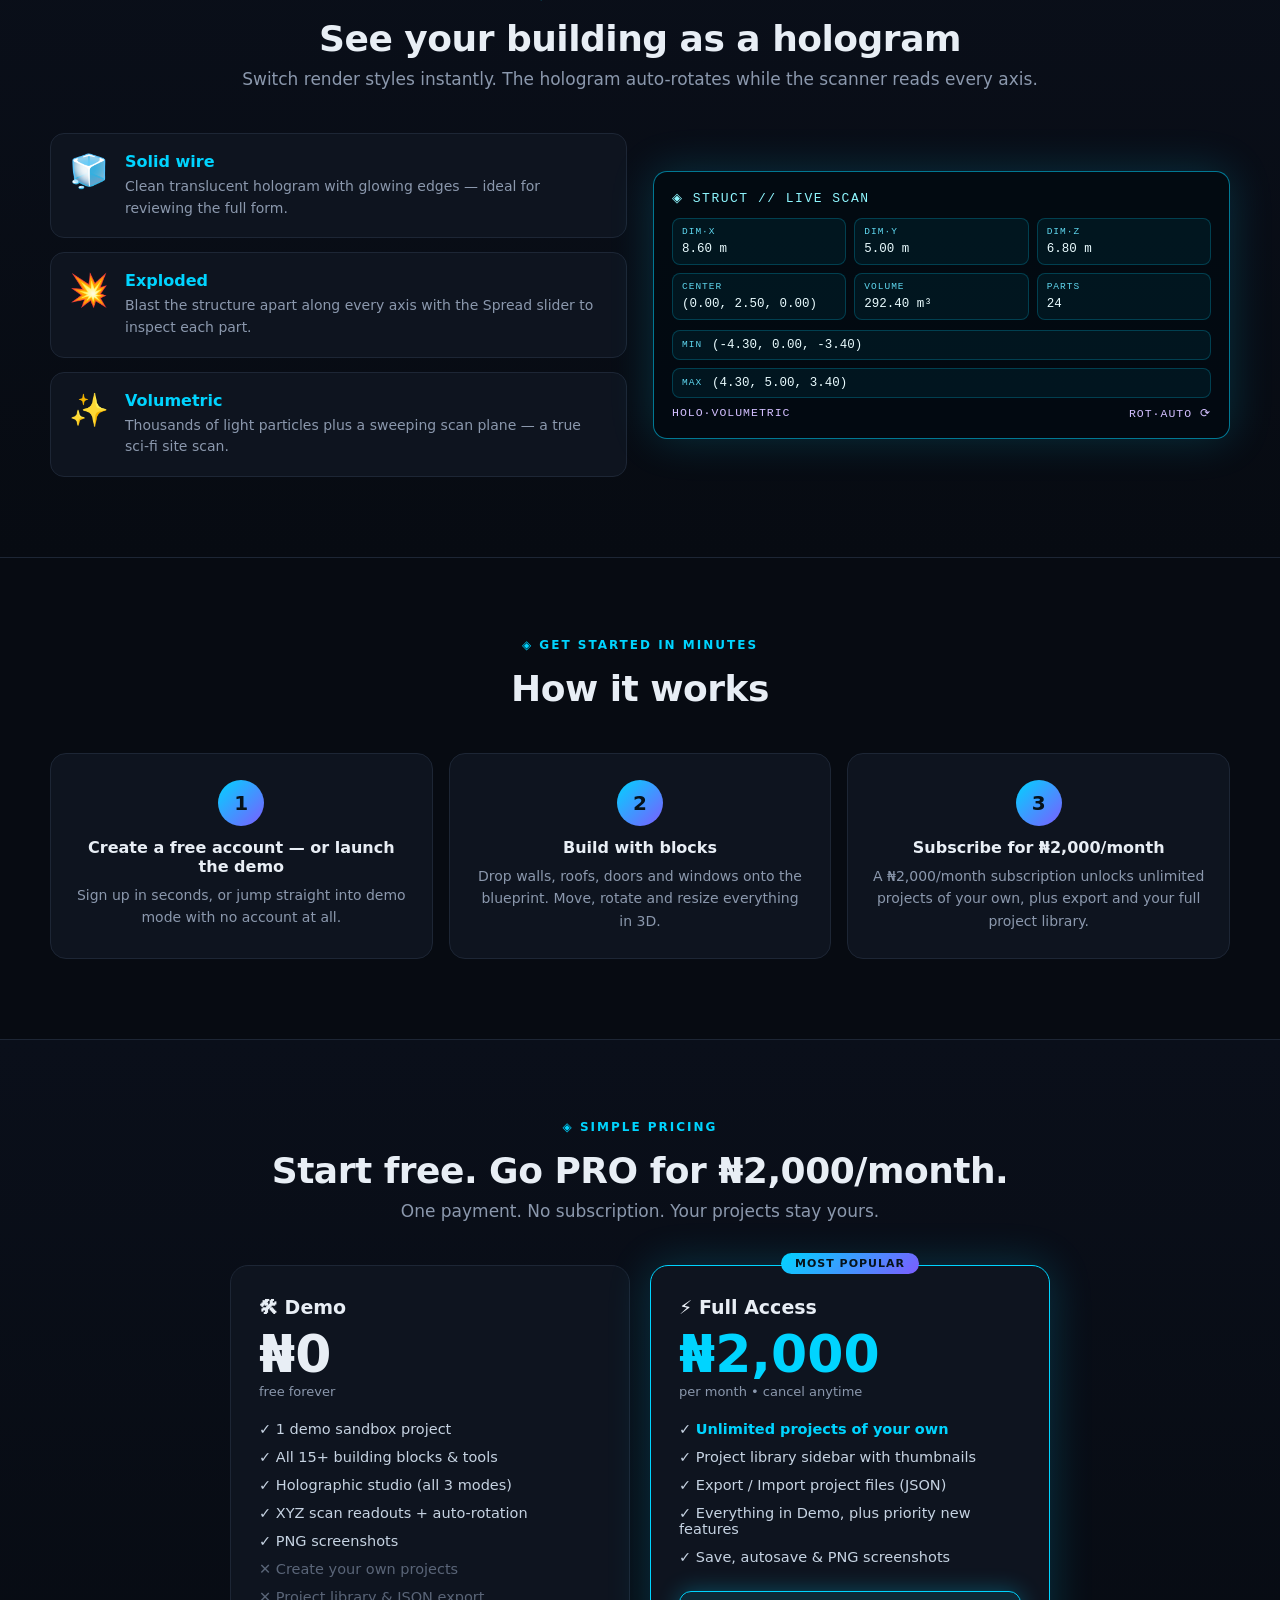
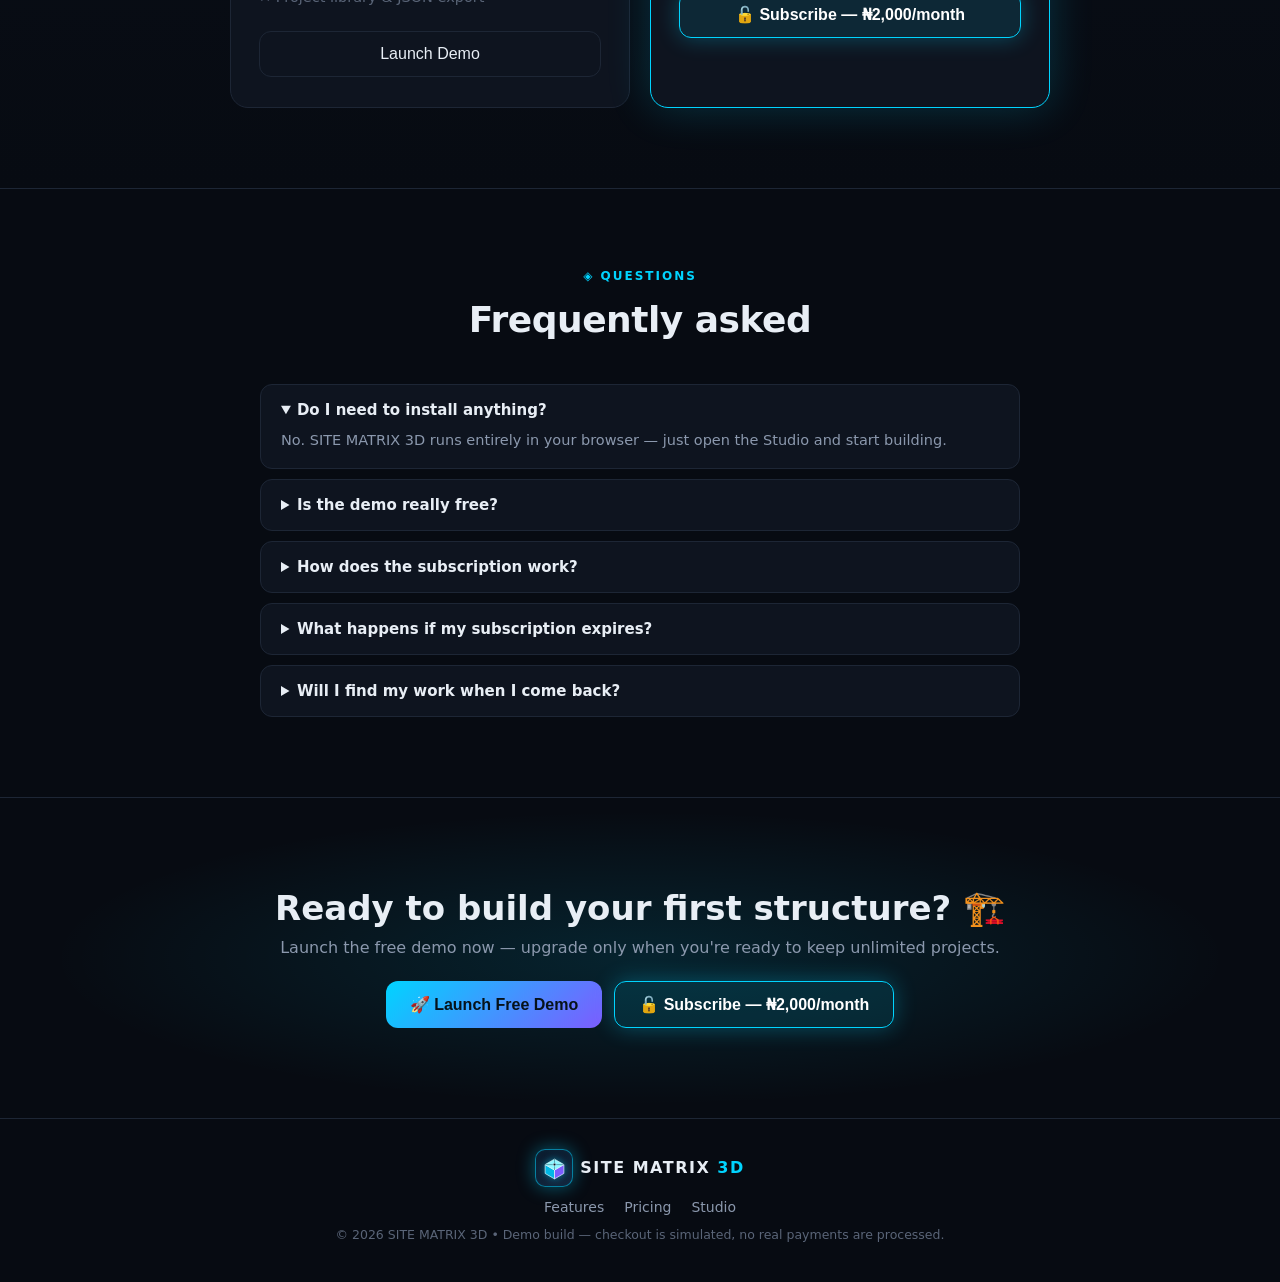
==== commit fbb31f2e: "fix: bottom command dock hidden on mobile — use dvh + safe-area insets Mobile browsers (Chrome/Safar" ====
--- a/index.html
+++ b/index.html
@@ -2,12 +2,16 @@
 <html lang="en">
 <head>
   <meta charset="UTF-8" />
-  <meta name="viewport" content="width=device-width, initial-scale=1.0" />
+  <meta name="viewport" content="width=device-width, initial-scale=1.0, viewport-fit=cover" />
+  <style>
+    :root { --safe-bottom: env(safe-area-inset-bottom, 0px); }
+    body { padding-bottom: var(--safe-bottom); }
+  </style>
   <title>SITE MATRIX 3D — Design Buildings on a Living Blueprint</title>
   <meta name="description" content="SITE MATRIX 3D: build houses and structures in 3D, then inspect them as a rotating hologram with live XYZ scan readouts. Free demo, full access ₦2,000/month." />
   <link rel="icon" href="data:image/svg+xml,%3Csvg xmlns='http://www.w3.org/2000/svg' viewBox='0 0 100 100'%3E%3Ctext y='.9em' font-size='90'%3E%F0%9F%A7%8A%3C/text%3E%3C/svg%3E" />
-  <link rel="stylesheet" href="landing.css?v=2" />
-  <link rel="stylesheet" href="pay.css?v=2" />
+  <link rel="stylesheet" href="landing.css?v=3" />
+  <link rel="stylesheet" href="pay.css?v=3" />
 </head>
 <body>
   <!-- ================= NAV ================= -->
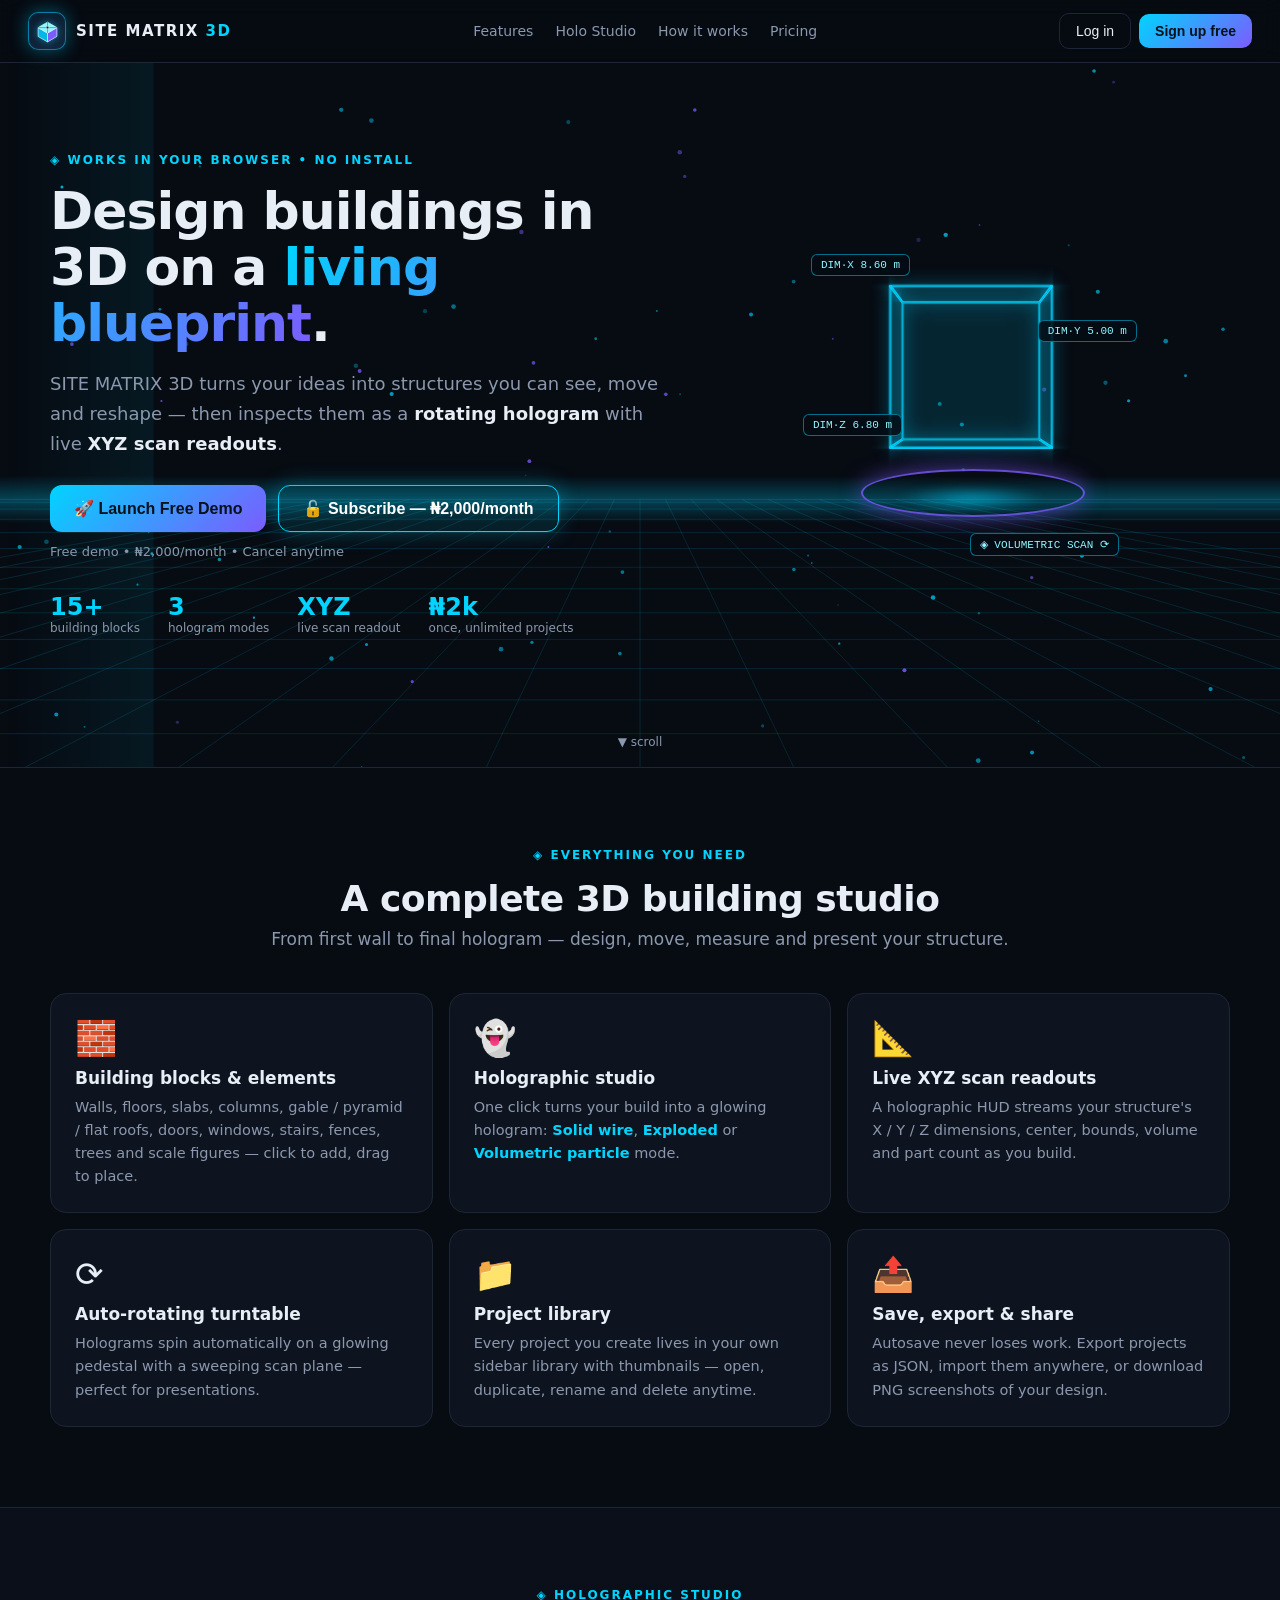
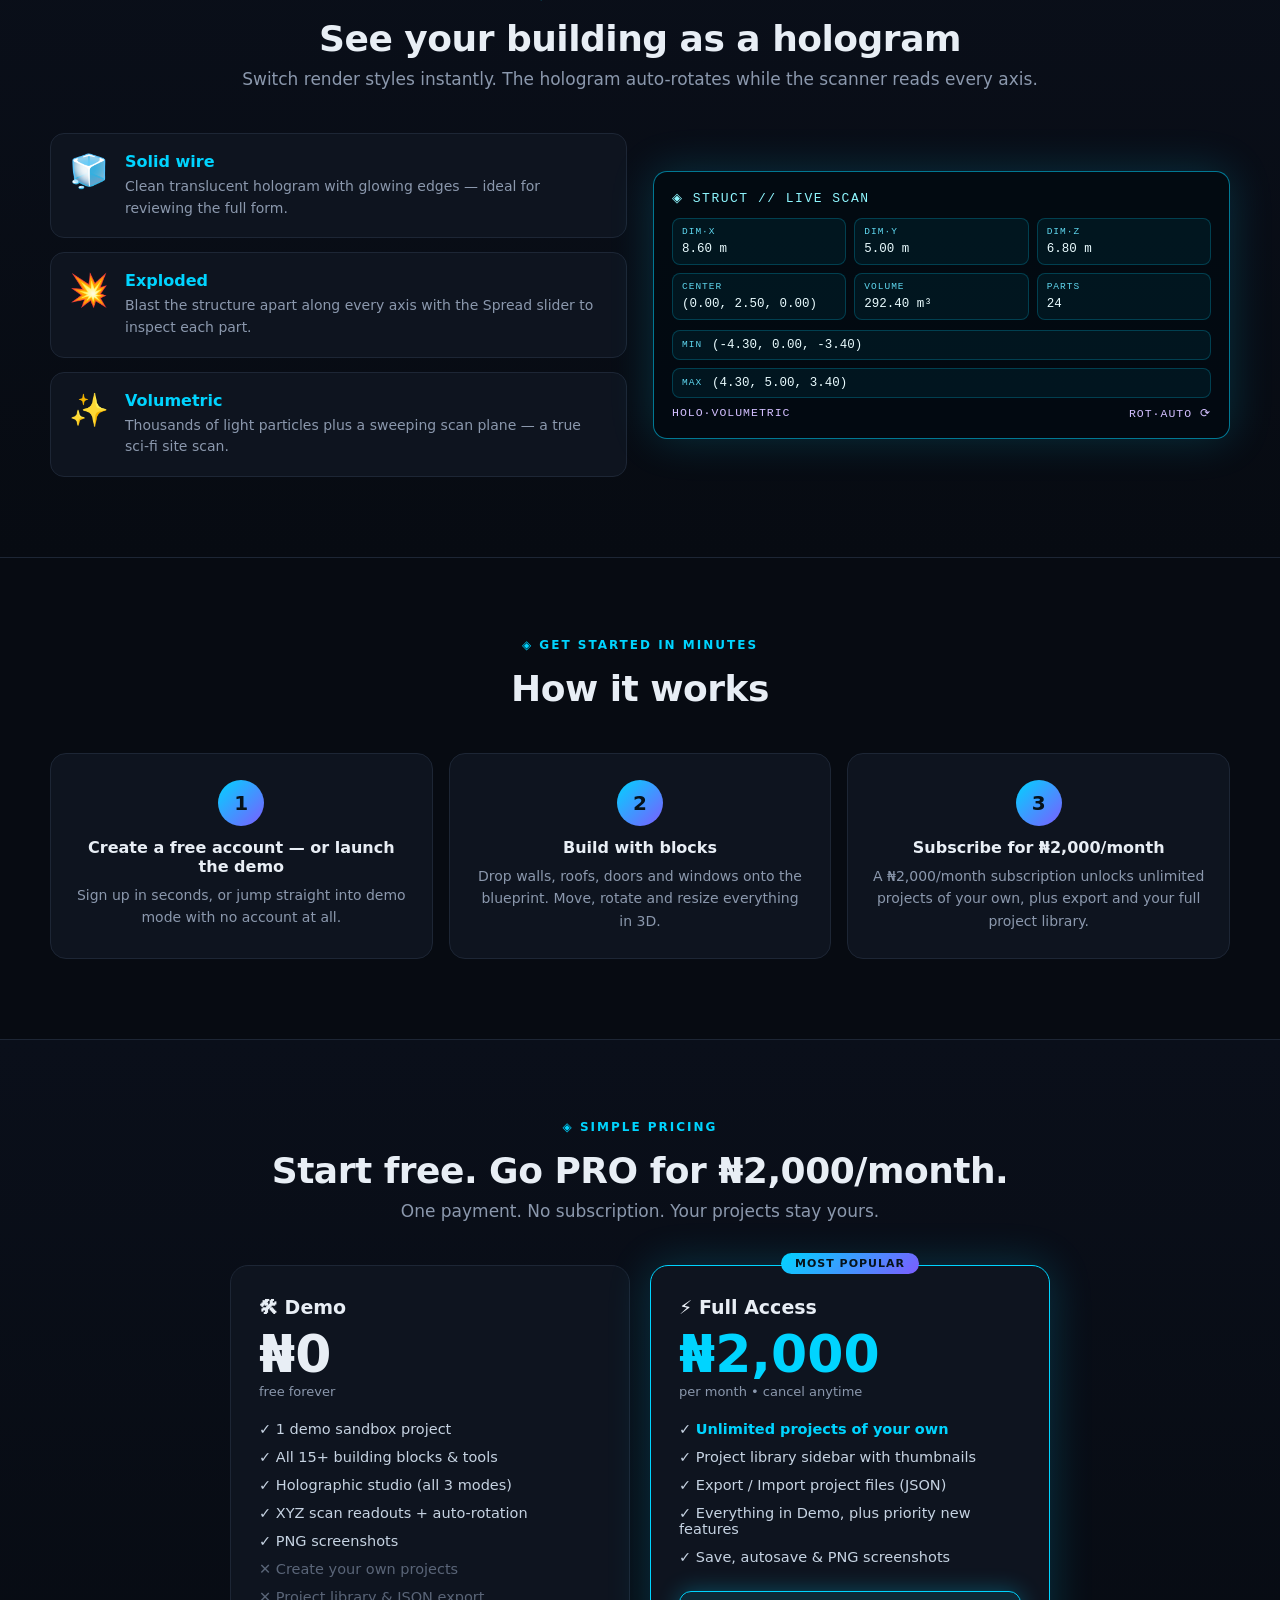
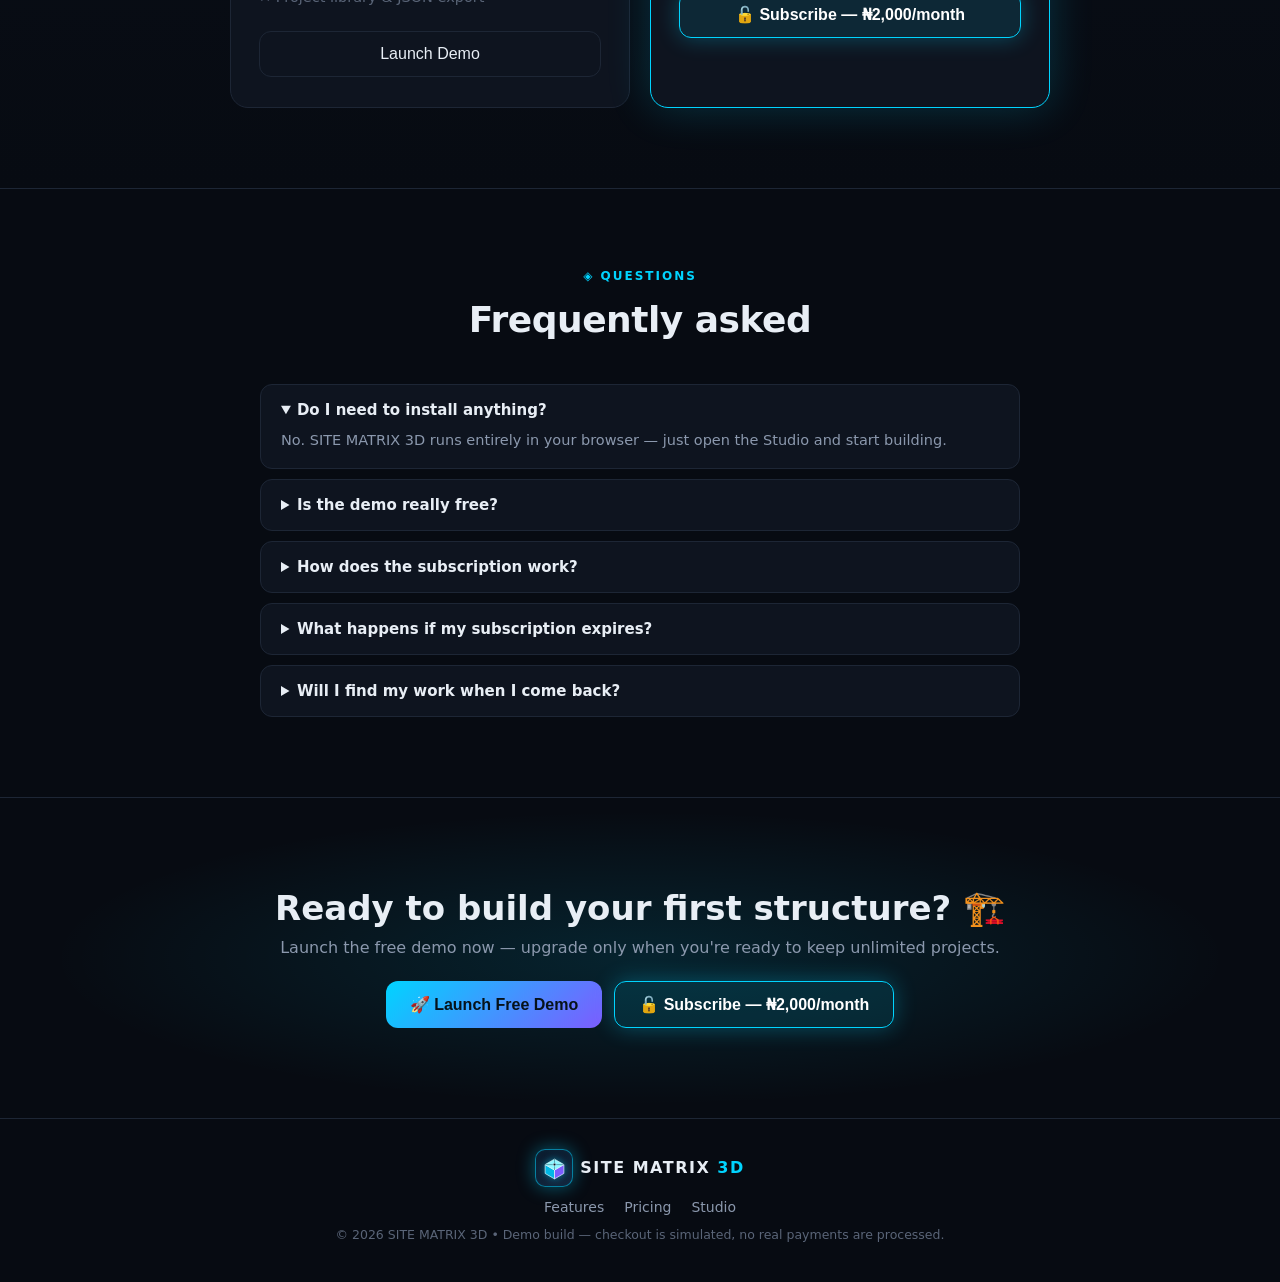
==== commit a31aa241: "fix: repair corrupted HTML (duplicate/broken btn-ground tag + stray text) - Removed a broken <button" ====
--- a/index.html
+++ b/index.html
@@ -243,6 +243,6 @@
     </div>
   </div>
 
-  <script type="module" src="landing.js?v=2"></script>
+  <script type="module" src="landing.js?v=3"></script>
 </body>
 </html>
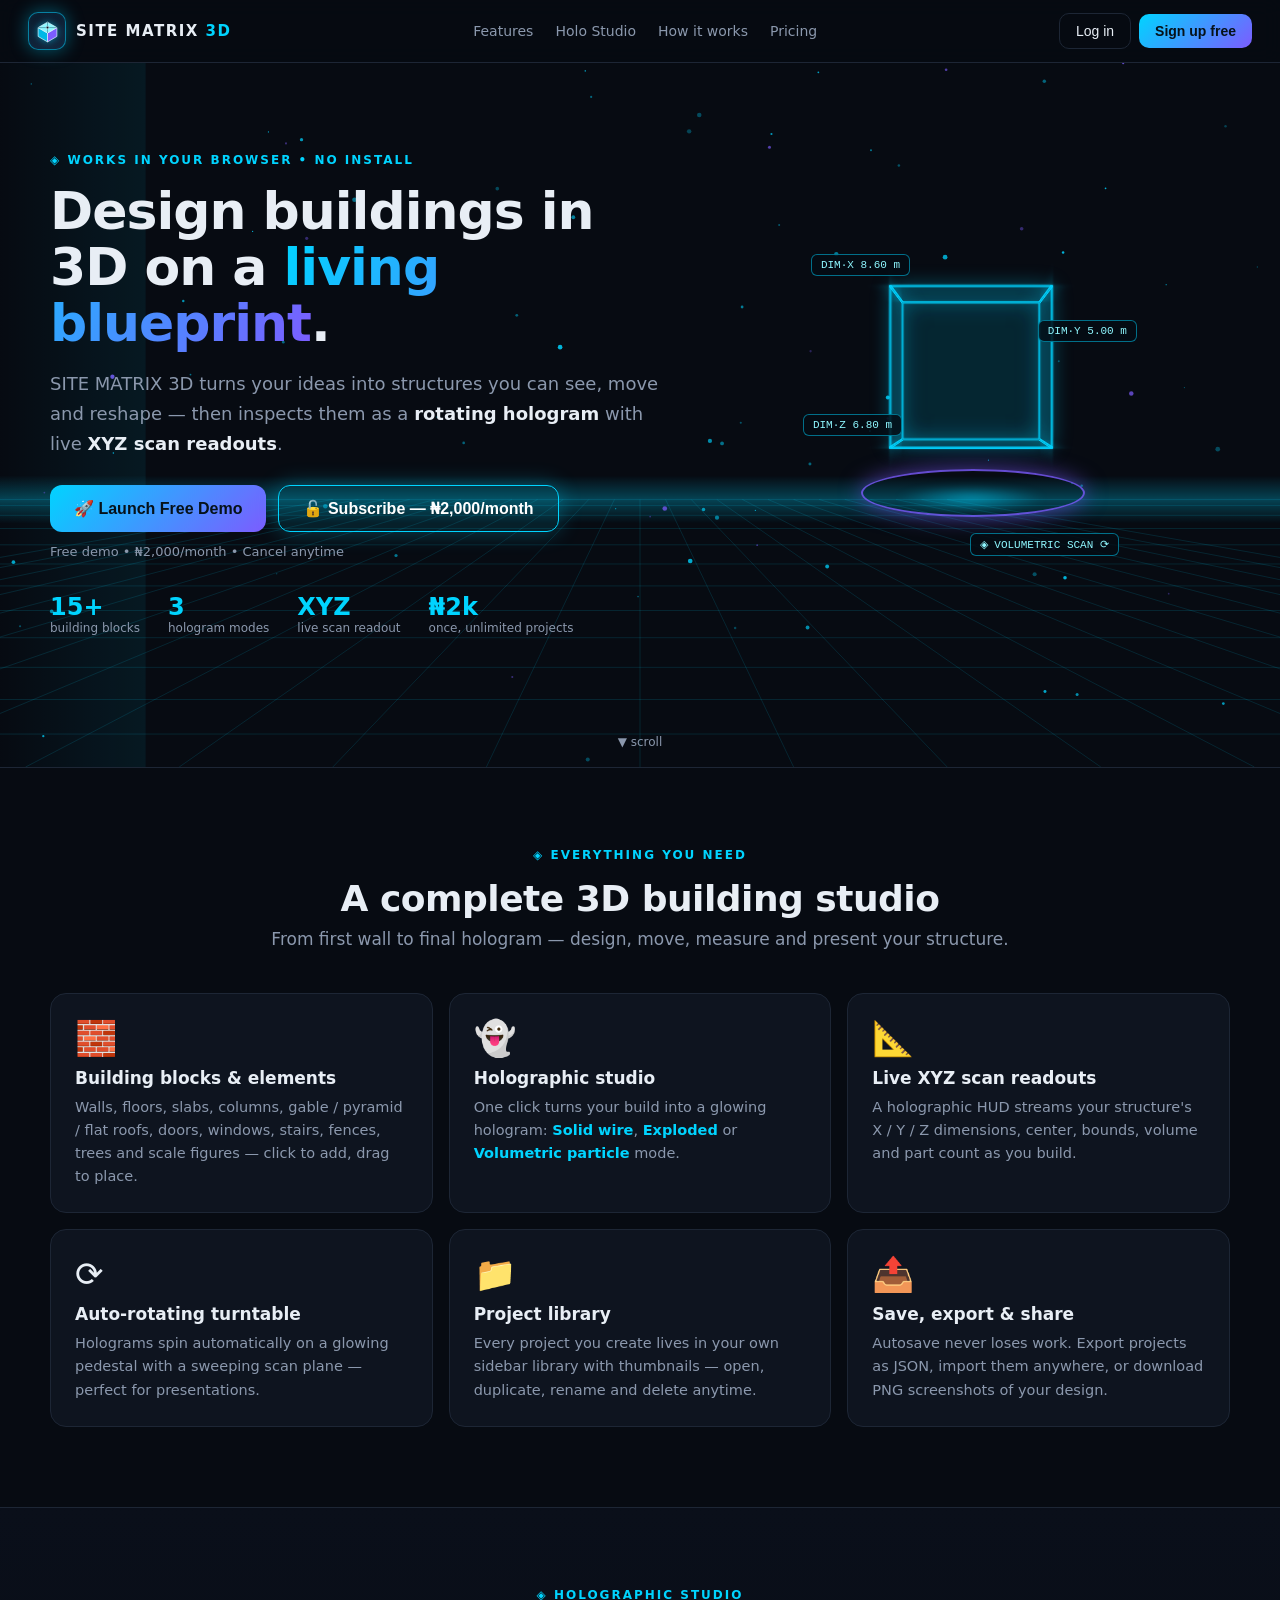
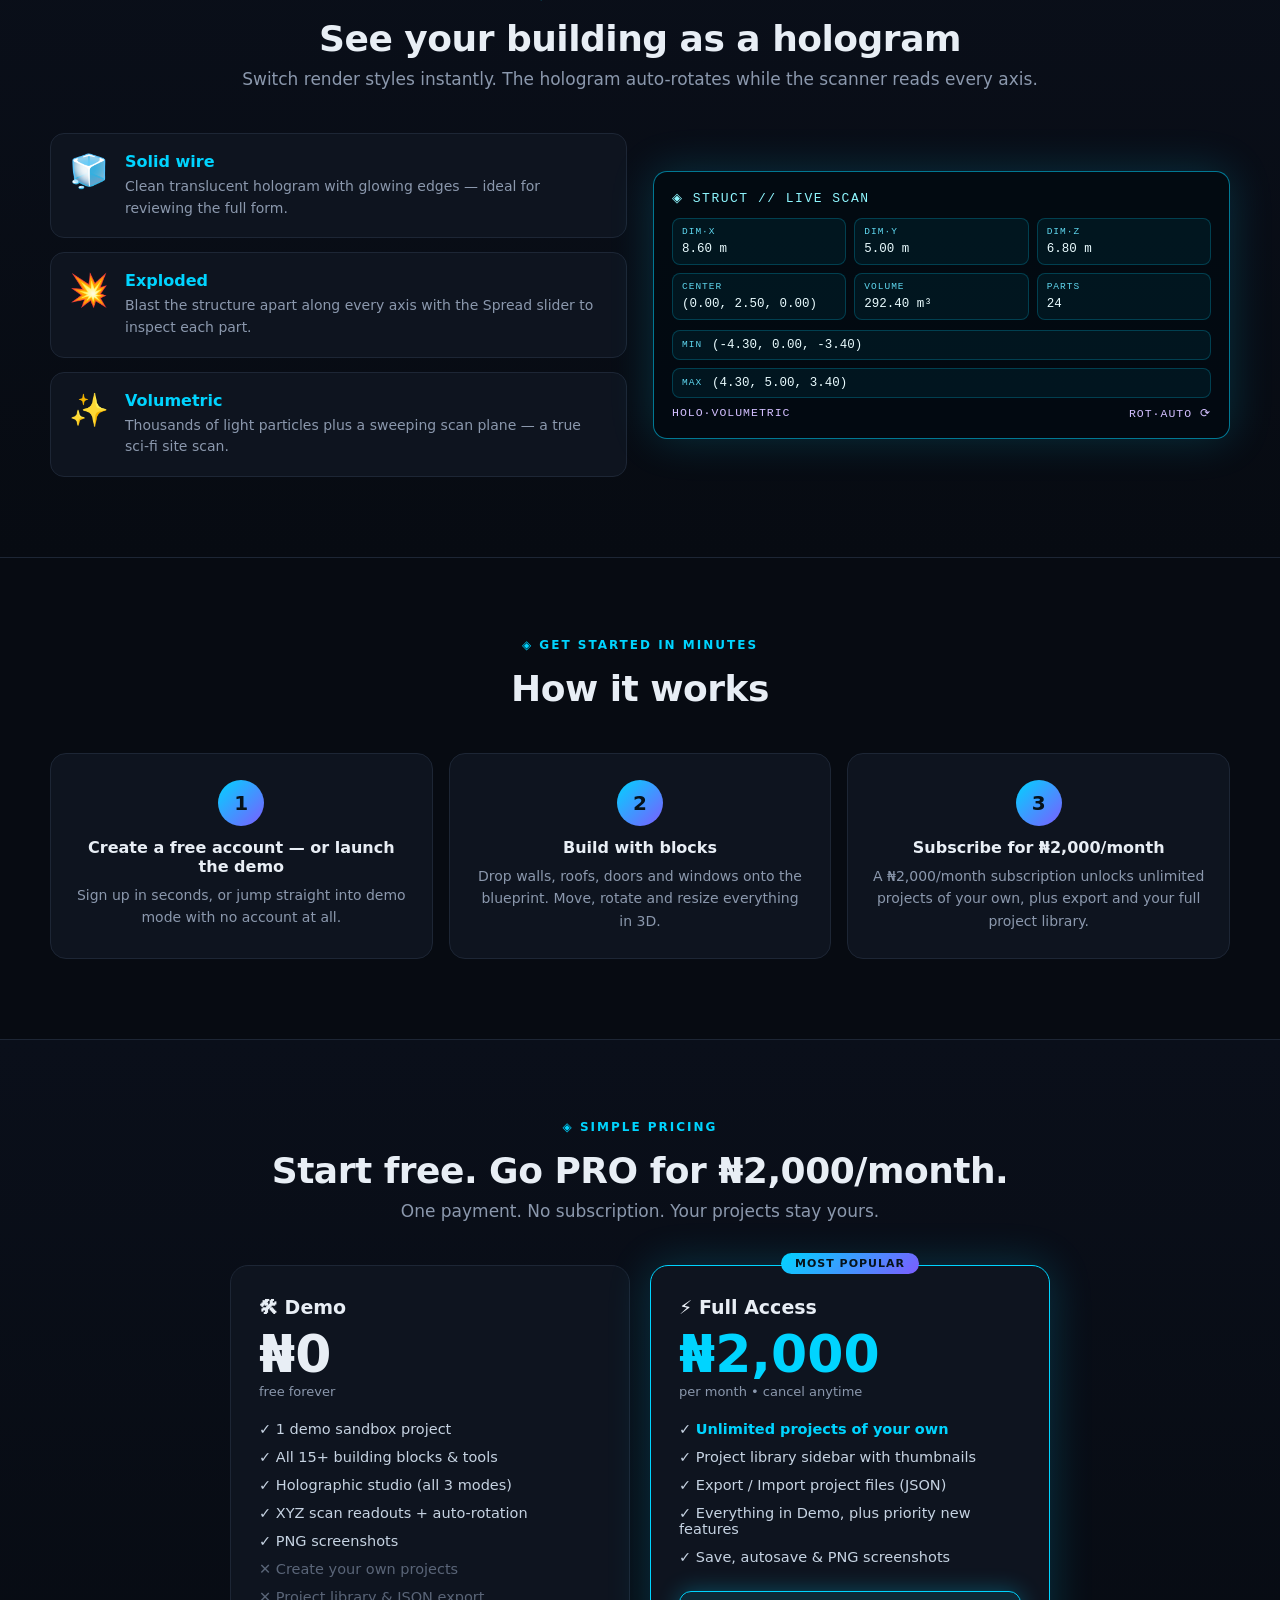
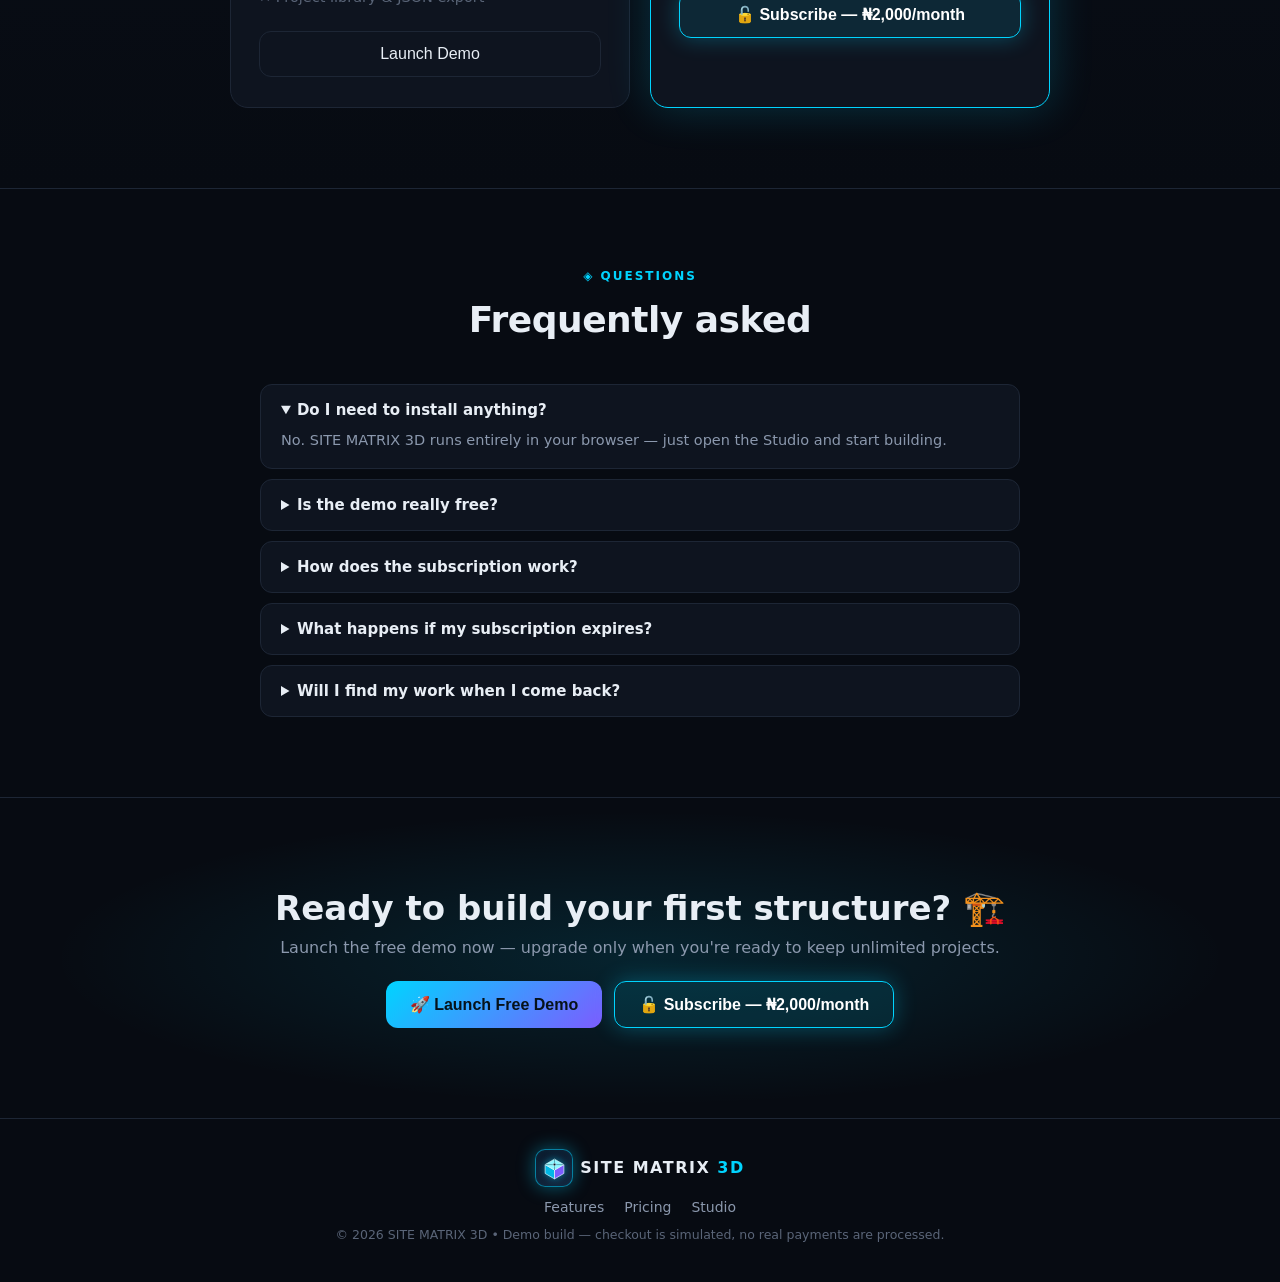
==== commit b84ebd1c: "feat: integrate live Paystack checkout (popup + server-side verify) - New GET /api/config endpoint s" ====
--- a/index.html
+++ b/index.html
@@ -10,8 +10,8 @@
   <title>SITE MATRIX 3D — Design Buildings on a Living Blueprint</title>
   <meta name="description" content="SITE MATRIX 3D: build houses and structures in 3D, then inspect them as a rotating hologram with live XYZ scan readouts. Free demo, full access ₦2,000/month." />
   <link rel="icon" href="data:image/svg+xml,%3Csvg xmlns='http://www.w3.org/2000/svg' viewBox='0 0 100 100'%3E%3Ctext y='.9em' font-size='90'%3E%F0%9F%A7%8A%3C/text%3E%3C/svg%3E" />
-  <link rel="stylesheet" href="landing.css?v=3" />
-  <link rel="stylesheet" href="pay.css?v=3" />
+  <link rel="stylesheet" href="landing.css?v=4" />
+  <link rel="stylesheet" href="pay.css?v=4" />
 </head>
 <body>
   <!-- ================= NAV ================= -->
@@ -243,6 +243,6 @@
     </div>
   </div>
 
-  <script type="module" src="landing.js?v=3"></script>
+  <script type="module" src="landing.js?v=4"></script>
 </body>
 </html>
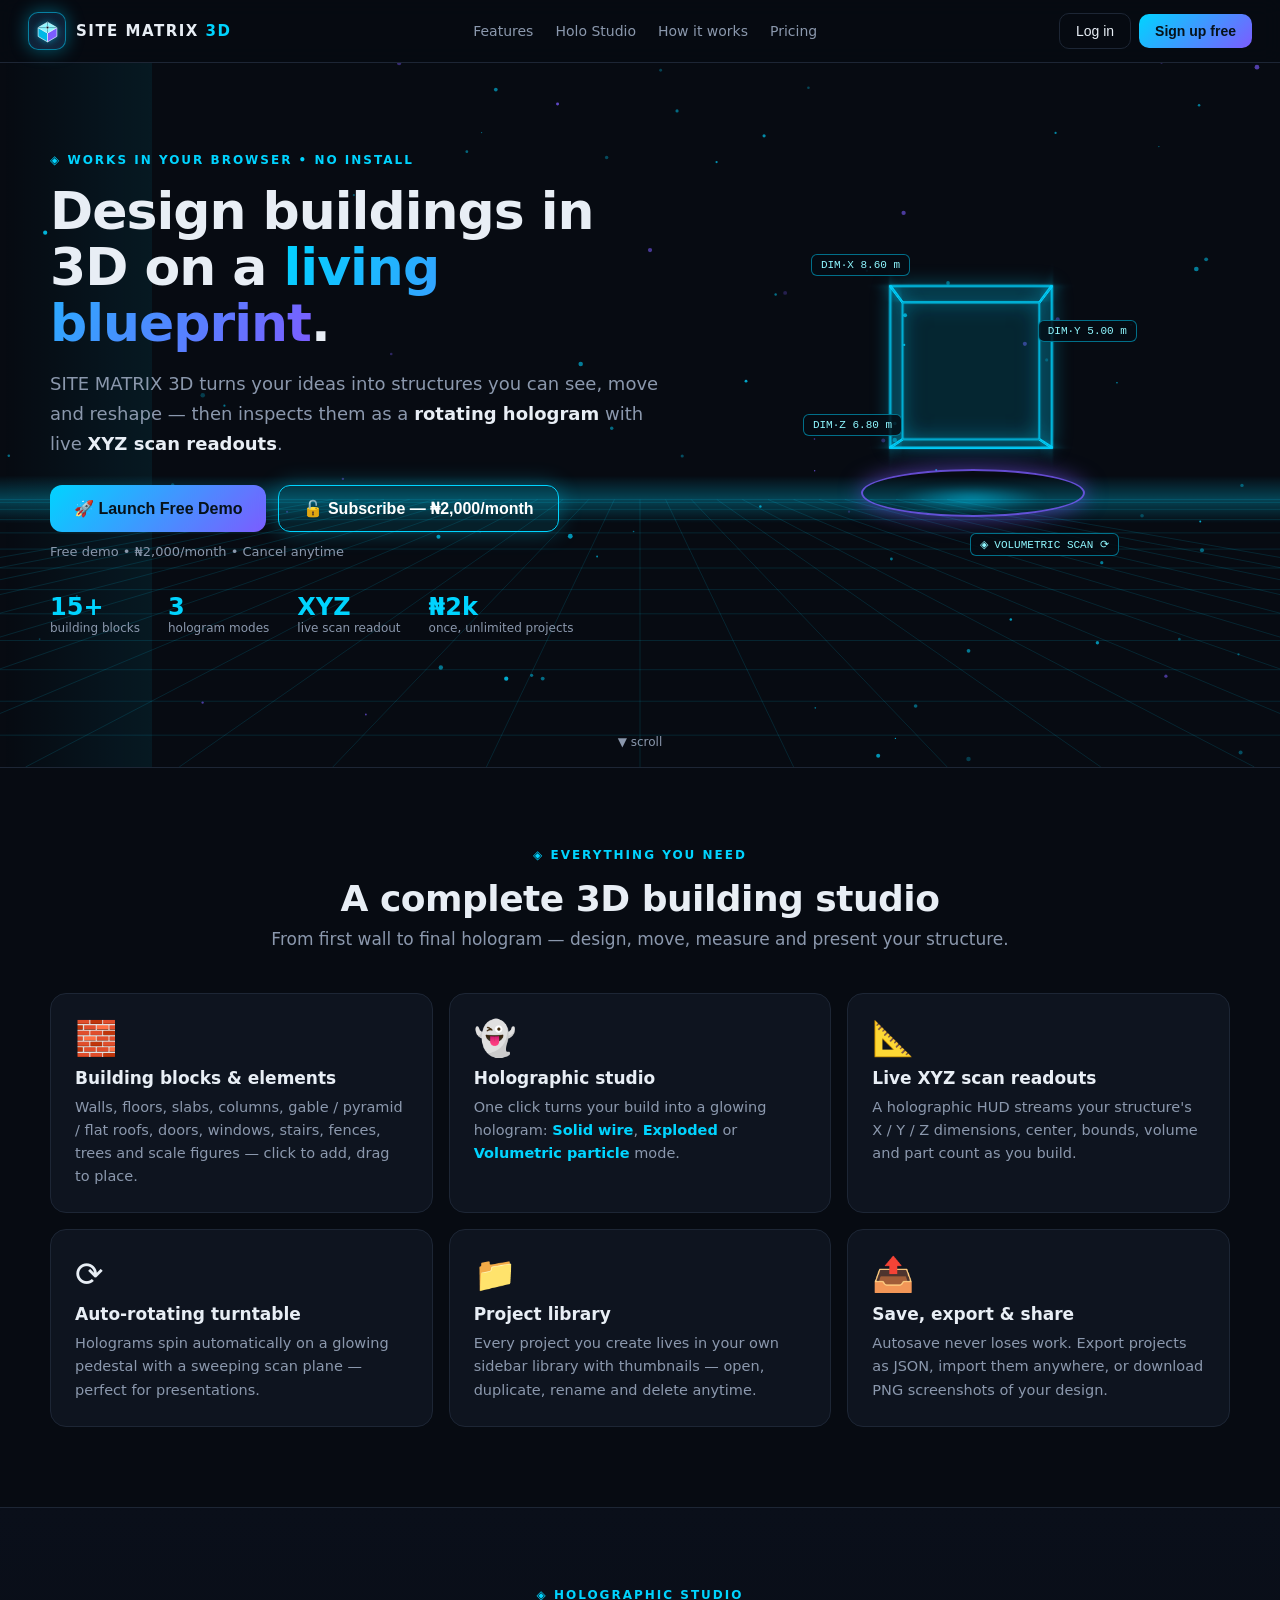
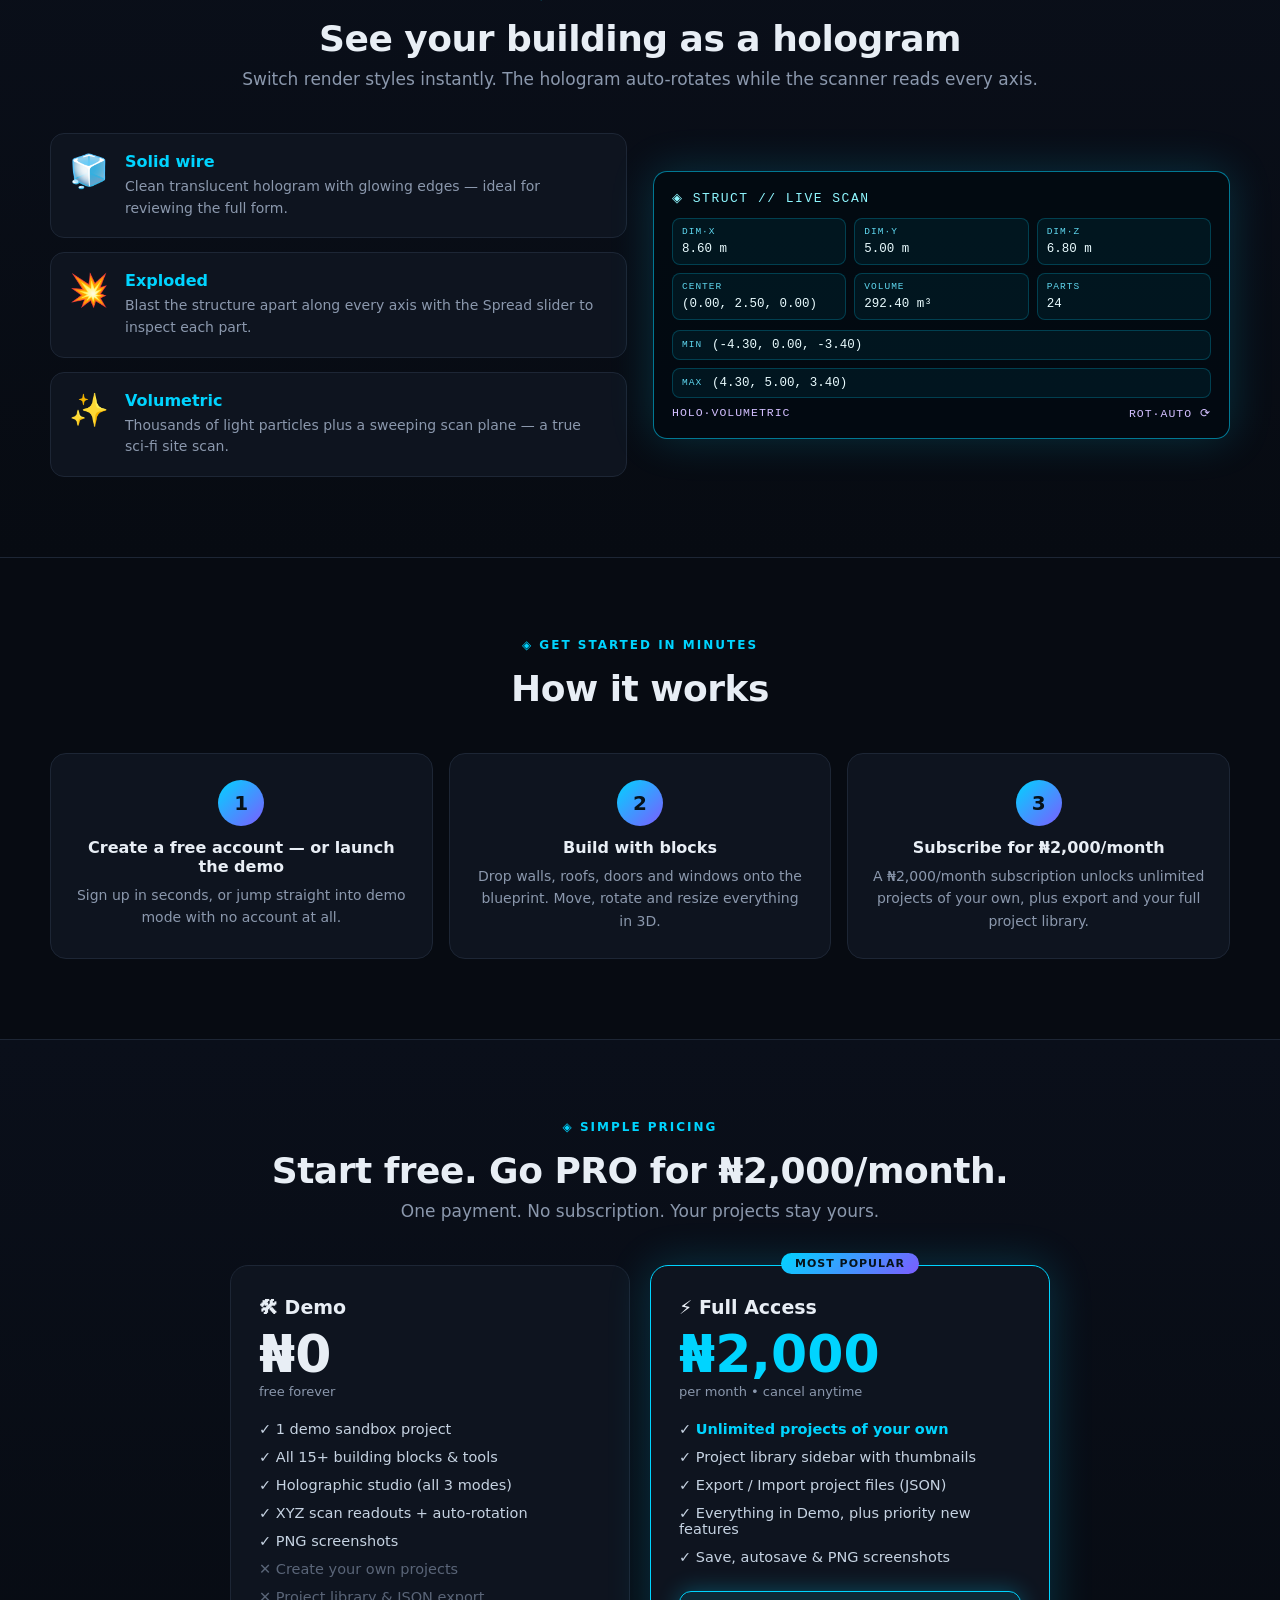
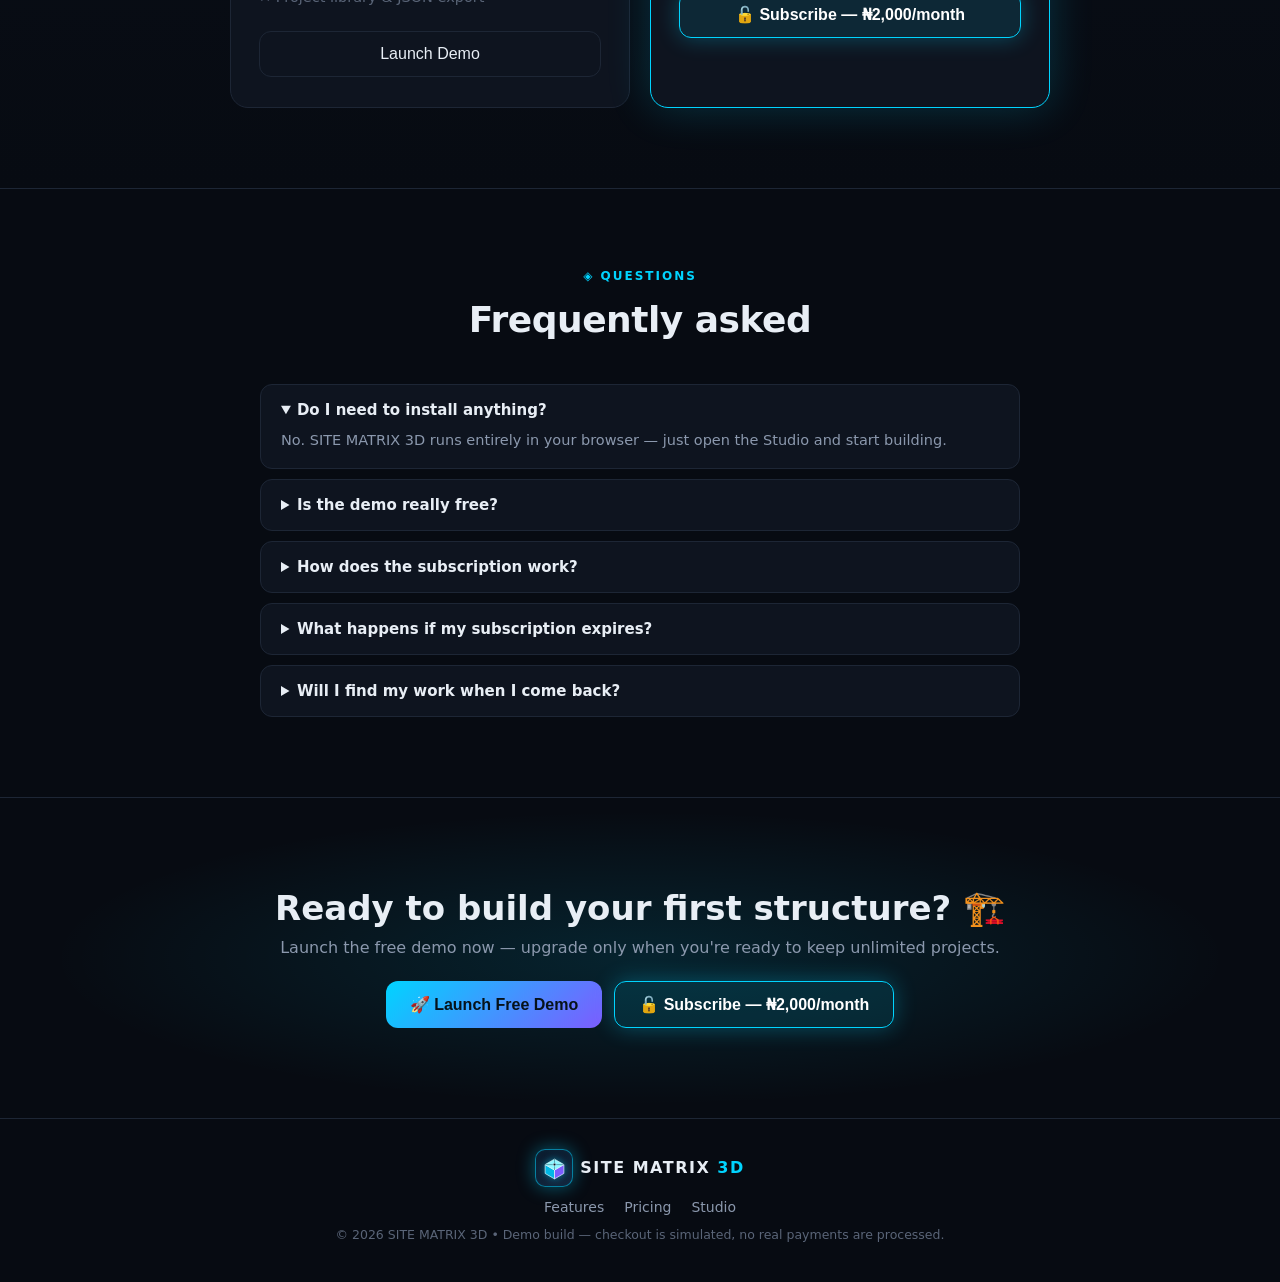
==== commit 13214261: "fix: Paystack 'callback must be a valid function' — use plain (non-async) function Paystack's inline" ====
--- a/index.html
+++ b/index.html
@@ -10,8 +10,8 @@
   <title>SITE MATRIX 3D — Design Buildings on a Living Blueprint</title>
   <meta name="description" content="SITE MATRIX 3D: build houses and structures in 3D, then inspect them as a rotating hologram with live XYZ scan readouts. Free demo, full access ₦2,000/month." />
   <link rel="icon" href="data:image/svg+xml,%3Csvg xmlns='http://www.w3.org/2000/svg' viewBox='0 0 100 100'%3E%3Ctext y='.9em' font-size='90'%3E%F0%9F%A7%8A%3C/text%3E%3C/svg%3E" />
-  <link rel="stylesheet" href="landing.css?v=4" />
-  <link rel="stylesheet" href="pay.css?v=4" />
+  <link rel="stylesheet" href="landing.css?v=5" />
+  <link rel="stylesheet" href="pay.css?v=5" />
 </head>
 <body>
   <!-- ================= NAV ================= -->
@@ -243,6 +243,6 @@
     </div>
   </div>
 
-  <script type="module" src="landing.js?v=4"></script>
+  <script type="module" src="landing.js?v=5"></script>
 </body>
 </html>
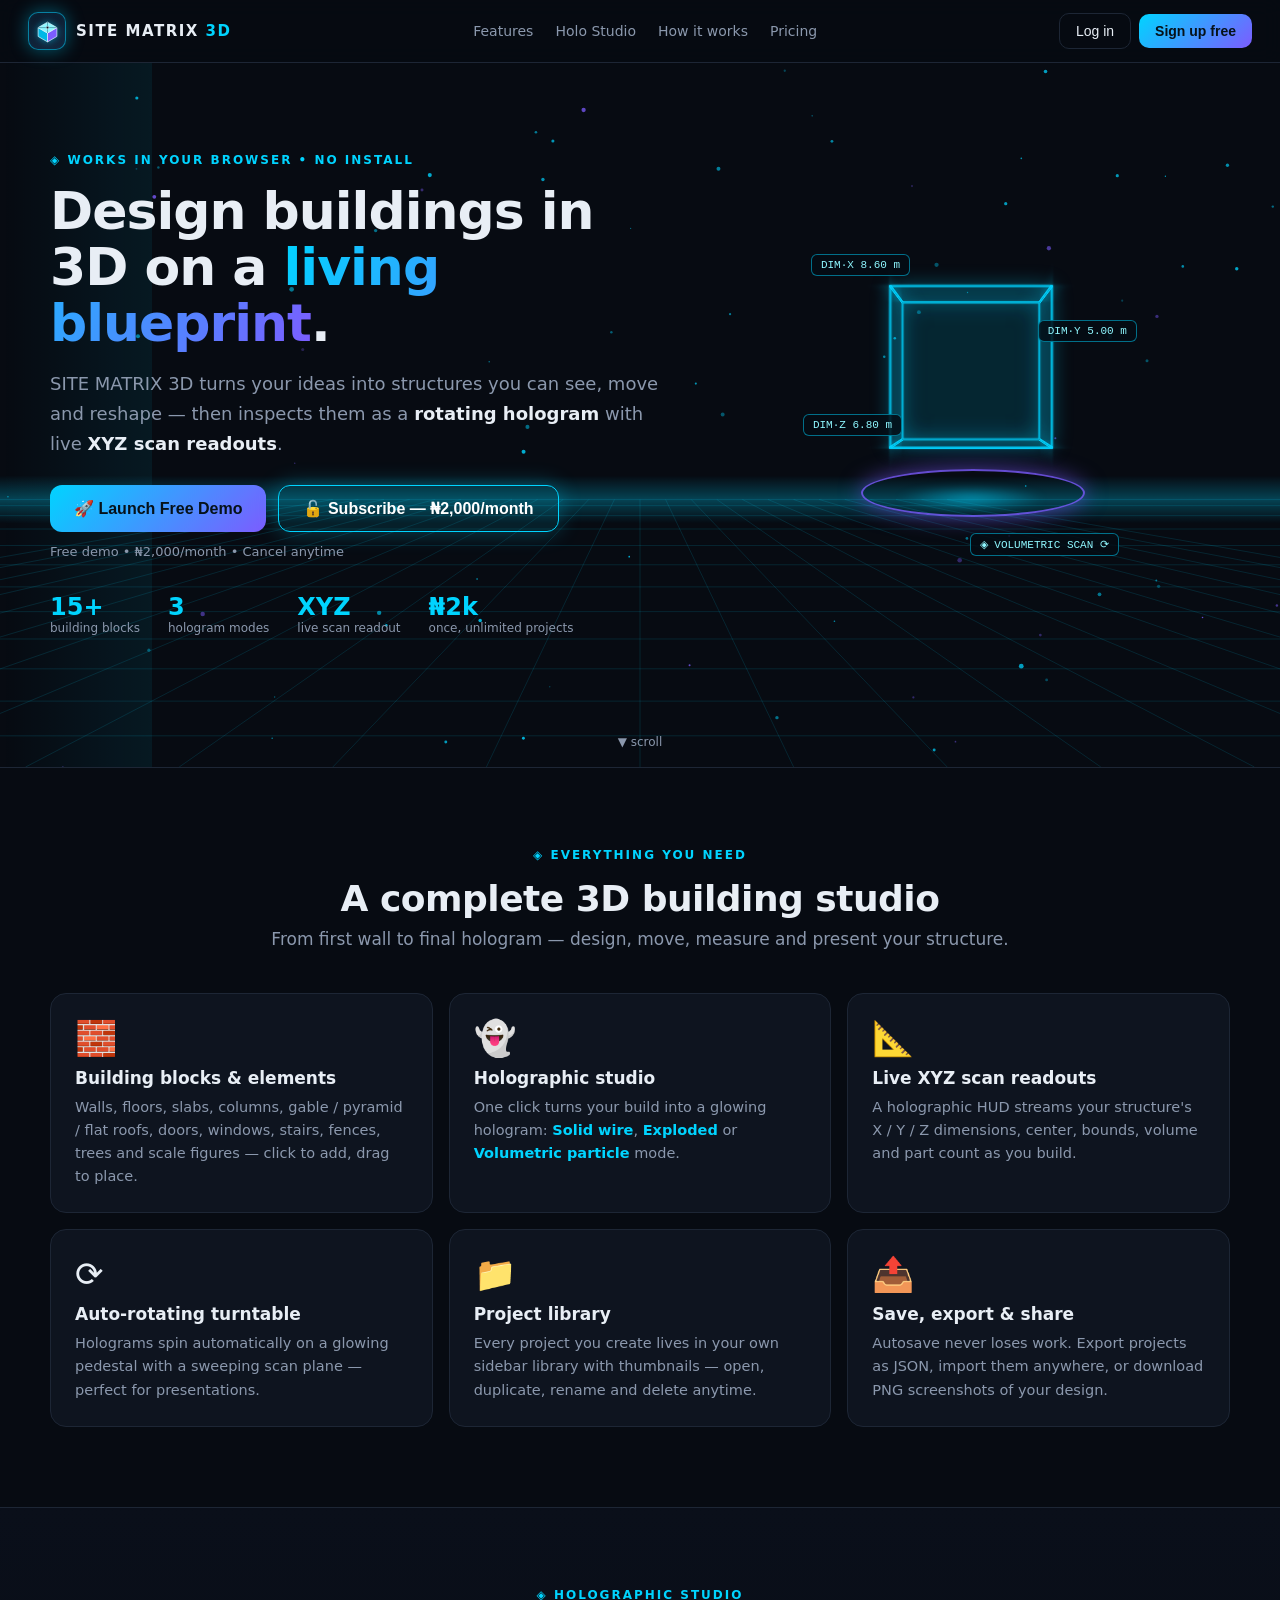
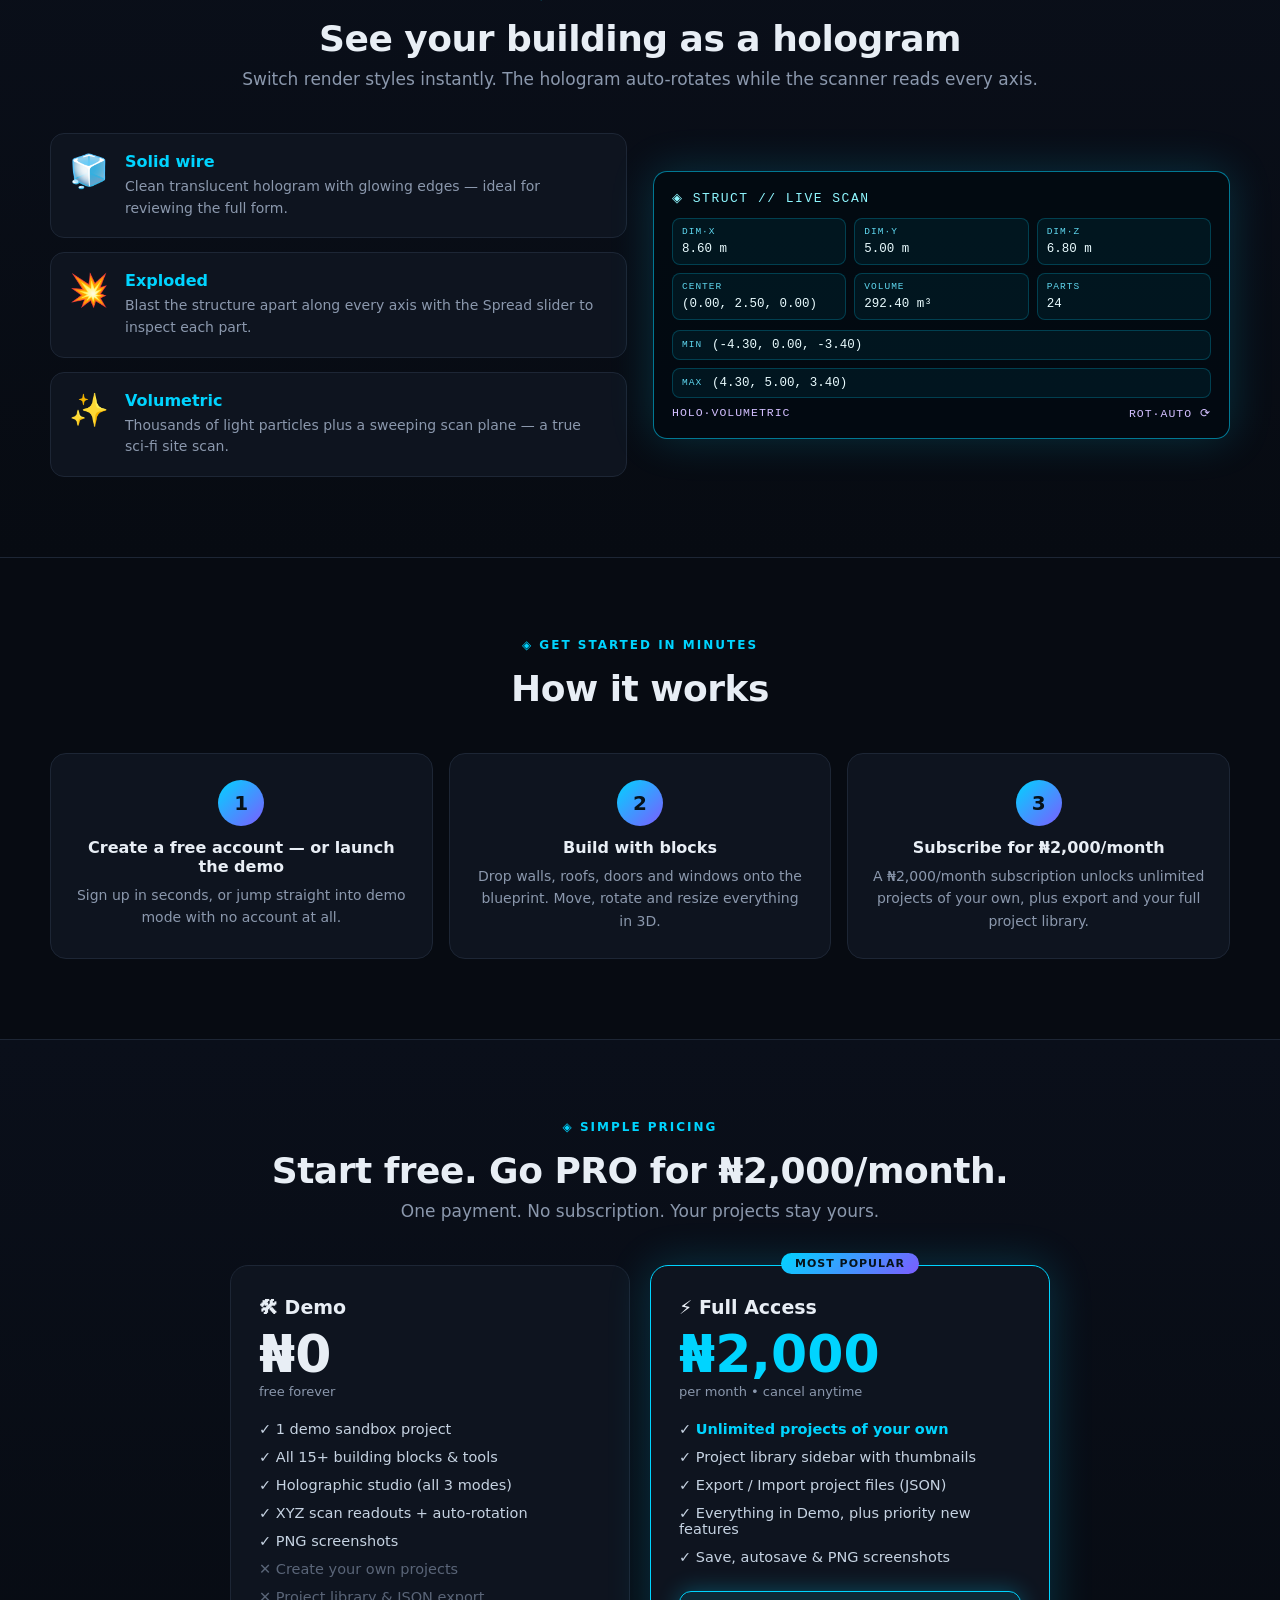
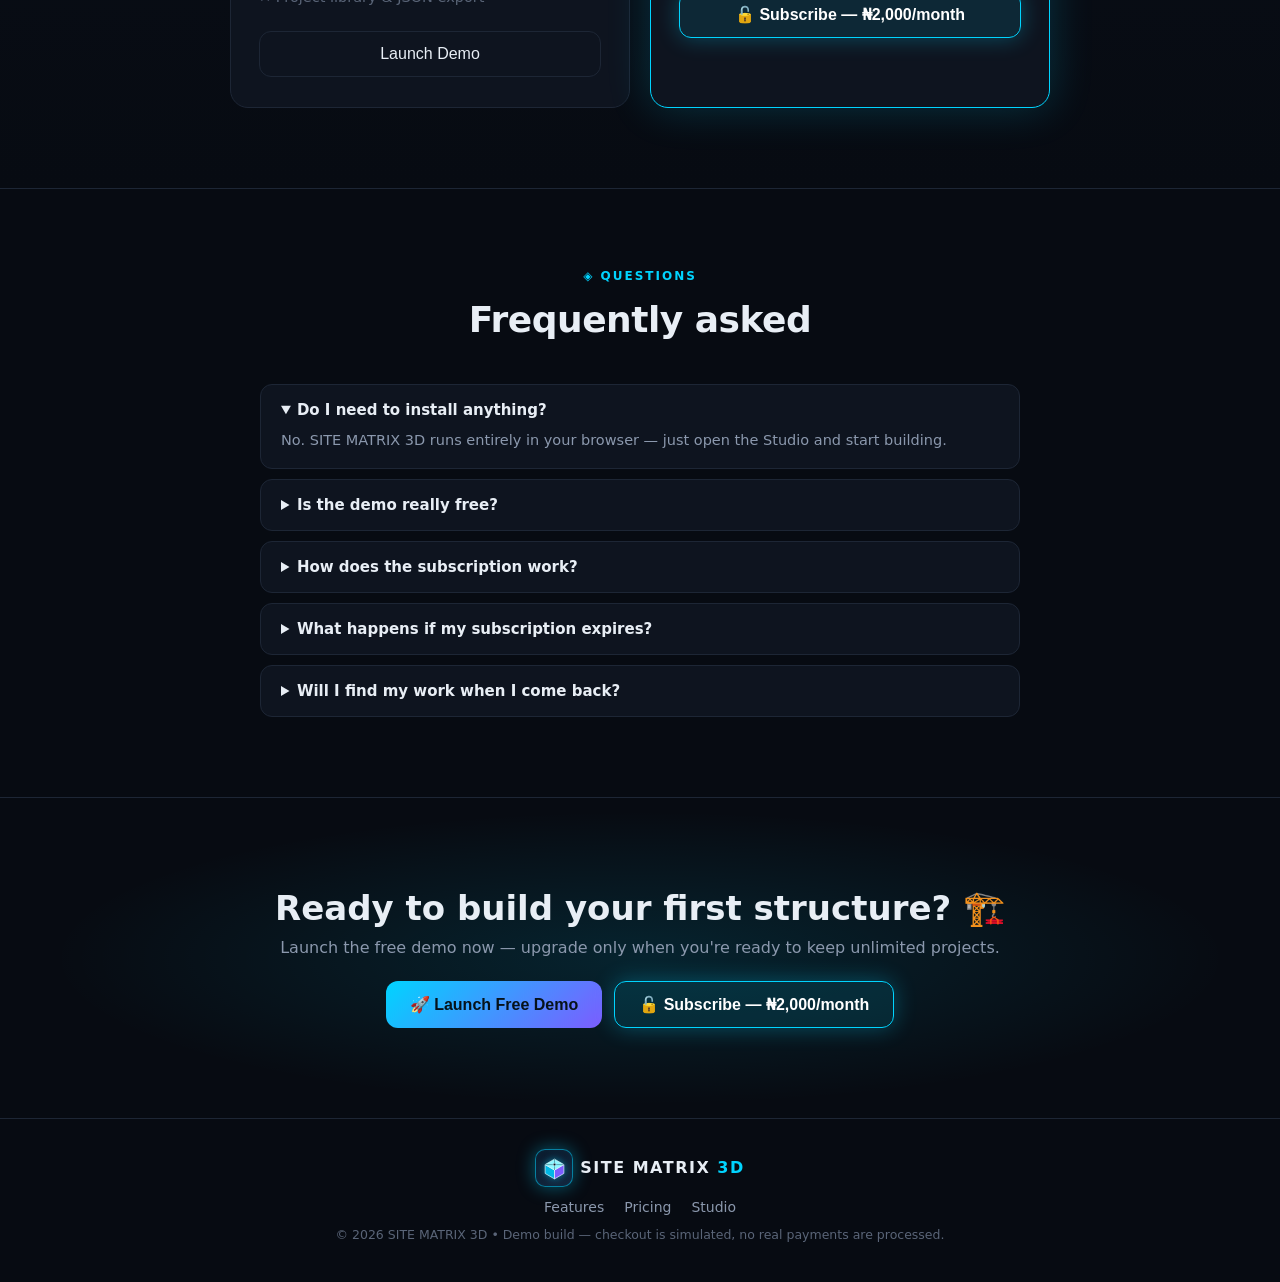
==== commit a7650172: "feat: add admin emails (lifetime full access, no payment required) Admins added: - osiboduhezekiah@g" ====
--- a/index.html
+++ b/index.html
@@ -10,8 +10,8 @@
   <title>SITE MATRIX 3D — Design Buildings on a Living Blueprint</title>
   <meta name="description" content="SITE MATRIX 3D: build houses and structures in 3D, then inspect them as a rotating hologram with live XYZ scan readouts. Free demo, full access ₦2,000/month." />
   <link rel="icon" href="data:image/svg+xml,%3Csvg xmlns='http://www.w3.org/2000/svg' viewBox='0 0 100 100'%3E%3Ctext y='.9em' font-size='90'%3E%F0%9F%A7%8A%3C/text%3E%3C/svg%3E" />
-  <link rel="stylesheet" href="landing.css?v=5" />
-  <link rel="stylesheet" href="pay.css?v=5" />
+  <link rel="stylesheet" href="landing.css?v=6" />
+  <link rel="stylesheet" href="pay.css?v=6" />
 </head>
 <body>
   <!-- ================= NAV ================= -->
@@ -243,6 +243,6 @@
     </div>
   </div>
 
-  <script type="module" src="landing.js?v=5"></script>
+  <script type="module" src="landing.js?v=6"></script>
 </body>
 </html>
